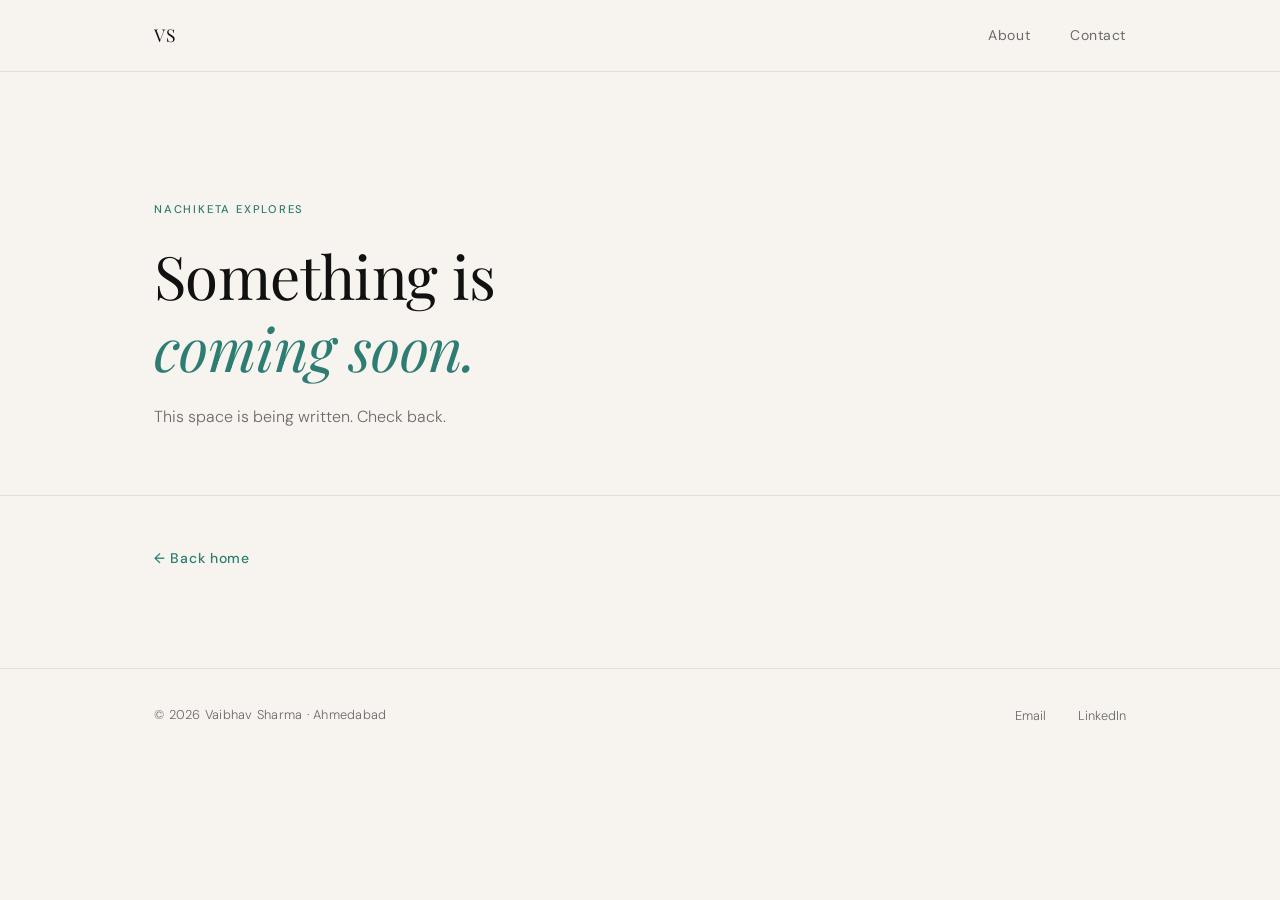
==== rare-rabbit.html @ 564c0d43 "Add personal website — index, about, rare-rabbit pages with shared stylesheet Plain HTML/CSS/JS. No " ====
<!DOCTYPE html>
<html lang="en">
<head>
  <meta charset="UTF-8" />
  <meta name="viewport" content="width=device-width, initial-scale=1.0" />
  <title>Nachiketa Explores — Vaibhav Sharma</title>
  <link rel="preconnect" href="https://fonts.googleapis.com" />
  <link rel="preconnect" href="https://fonts.gstatic.com" crossorigin />
  <link href="https://fonts.googleapis.com/css2?family=Playfair+Display:ital,wght@0,400;0,500;1,400&family=DM+Sans:wght@300;400;500&display=swap" rel="stylesheet" />
  <link rel="stylesheet" href="style.css" />
</head>
<body>

  <header class="site-header">
    <nav>
      <a href="index.html" class="nav-logo">VS</a>
      <ul class="nav-links">
        <li><a href="about.html">About</a></li>
        <li><a href="mailto:vaibhav@imle.in">Contact</a></li>
      </ul>
    </nav>
  </header>

  <main>

    <section class="page-hero">
      <div class="container">
        <p class="section-label">Nachiketa Explores</p>
        <h1 class="page-title">Something is<br><em>coming soon.</em></h1>
        <p class="page-sub">This space is being written. Check back.</p>
      </div>
    </section>

    <section class="placeholder-section">
      <div class="container">
        <a href="index.html" class="cta-link">← Back home</a>
      </div>
    </section>

  </main>

  <footer class="site-footer">
    <div class="container footer-inner">
      <p>© 2026 Vaibhav Sharma · Ahmedabad</p>
      <ul class="footer-links">
        <li><a href="mailto:vaibhav@imle.in">Email</a></li>
        <li><a href="https://linkedin.com/in/vaybhavsharma" target="_blank" rel="noopener">LinkedIn</a></li>
      </ul>
    </div>
  </footer>

</body>
</html>
---- style.css ----
/* ─── Reset & Base ─────────────────────────────────────────────── */

*, *::before, *::after {
  box-sizing: border-box;
  margin: 0;
  padding: 0;
}

:root {
  --cream:   #F7F4EF;
  --white:   #FDFCFA;
  --black:   #111111;
  --gray:    #6B6B6B;
  --border:  #E2DDD6;
  --teal:    #2E7D72;
  --teal-light: #245F56;

  --font-serif: 'Playfair Display', Georgia, serif;
  --font-sans:  'DM Sans', system-ui, sans-serif;

  --max-w: 1100px;
  --side:  clamp(1.5rem, 5vw, 4rem);
}

html {
  font-size: 16px;
  -webkit-font-smoothing: antialiased;
}

body {
  background-color: var(--cream);
  color: var(--black);
  font-family: var(--font-sans);
  font-weight: 300;
  line-height: 1.75;
}

a {
  color: inherit;
  text-decoration: none;
}

ul {
  list-style: none;
}

img {
  display: block;
  max-width: 100%;
}

/* ─── Layout Utilities ─────────────────────────────────────────── */

.container {
  width: 100%;
  max-width: var(--max-w);
  margin-inline: auto;
  padding-inline: var(--side);
}

/* ─── Header / Nav ─────────────────────────────────────────────── */

.site-header {
  position: sticky;
  top: 0;
  z-index: 100;
  background: var(--cream);
  border-bottom: 1px solid var(--border);
}

.site-header nav {
  max-width: var(--max-w);
  margin-inline: auto;
  padding: 1.25rem var(--side);
  display: flex;
  align-items: center;
  justify-content: space-between;
}

.nav-logo {
  font-family: var(--font-serif);
  font-size: 1.1rem;
  letter-spacing: 0.08em;
  color: var(--black);
}

.nav-links {
  display: flex;
  gap: 2.5rem;
}

.nav-links a {
  font-size: 0.875rem;
  font-weight: 400;
  letter-spacing: 0.04em;
  color: var(--gray);
  transition: color 0.2s;
}

.nav-links a:hover,
.nav-links a.active {
  color: var(--black);
}

/* ─── Section Labels ───────────────────────────────────────────── */

.section-label {
  font-size: 0.7rem;
  font-weight: 500;
  letter-spacing: 0.16em;
  text-transform: uppercase;
  color: var(--teal);
  margin-bottom: 1.25rem;
}

/* ─── Hero (Homepage) ──────────────────────────────────────────── */

.hero {
  padding: clamp(5rem, 14vw, 11rem) var(--side) clamp(4rem, 10vw, 8rem);
  max-width: var(--max-w);
  margin-inline: auto;
}

.hero-inner {
  max-width: 680px;
}

.hero-eyebrow {
  font-size: 0.75rem;
  font-weight: 500;
  letter-spacing: 0.18em;
  text-transform: uppercase;
  color: var(--gray);
  margin-bottom: 1.5rem;
}

.hero-headline {
  font-family: var(--font-serif);
  font-size: clamp(2.6rem, 6vw, 4.5rem);
  font-weight: 400;
  line-height: 1.15;
  letter-spacing: -0.01em;
  color: var(--black);
  margin-bottom: 1.75rem;
}

.hero-headline em {
  font-style: italic;
  color: var(--teal);
}

.hero-sub {
  font-size: clamp(1rem, 1.8vw, 1.15rem);
  font-weight: 300;
  color: var(--gray);
  max-width: 480px;
  line-height: 1.8;
}

/* ─── Pillars ──────────────────────────────────────────────────── */

.pillars {
  padding: clamp(3rem, 8vw, 6rem) 0 clamp(4rem, 10vw, 8rem);
  border-top: 1px solid var(--border);
}

.pillar-grid {
  display: grid;
  grid-template-columns: repeat(3, 1fr);
  gap: 2px;
  margin-top: 2.5rem;
}

.pillar-card {
  display: flex;
  flex-direction: column;
  padding: 2.5rem 2rem;
  background: var(--white);
  border: 1px solid var(--border);
  transition: background 0.25s, border-color 0.25s;
  cursor: pointer;
}

.pillar-card:hover {
  background: var(--black);
  border-color: var(--black);
}

.pillar-card:hover .pillar-index,
.pillar-card:hover .pillar-title,
.pillar-card:hover .pillar-desc {
  color: rgba(255,255,255,0.75);
}

.pillar-card:hover .pillar-link {
  color: var(--teal);
}

.pillar-index {
  font-size: 0.7rem;
  font-weight: 500;
  letter-spacing: 0.14em;
  color: var(--teal);
  margin-bottom: 1.75rem;
  transition: color 0.25s;
}

.pillar-title {
  font-family: var(--font-serif);
  font-size: clamp(1.3rem, 2.2vw, 1.75rem);
  font-weight: 400;
  line-height: 1.2;
  color: var(--black);
  margin-bottom: 1rem;
  transition: color 0.25s;
}

.pillar-desc {
  font-size: 0.9rem;
  color: var(--gray);
  line-height: 1.75;
  flex: 1;
  margin-bottom: 2rem;
  transition: color 0.25s;
}

.pillar-link {
  font-size: 0.8rem;
  font-weight: 500;
  letter-spacing: 0.04em;
  color: var(--teal);
  transition: color 0.25s;
}

/* ─── Closing Quote ────────────────────────────────────────────── */

.closing {
  padding: clamp(4rem, 10vw, 8rem) 0;
  background: var(--black);
}

.closing-inner {
  display: flex;
  flex-direction: column;
  align-items: flex-start;
  gap: 2.5rem;
}

.closing blockquote {
  font-family: var(--font-serif);
  font-size: clamp(1.3rem, 3vw, 2rem);
  font-weight: 400;
  font-style: italic;
  color: var(--cream);
  line-height: 1.5;
  max-width: 720px;
  border-left: 2px solid var(--teal);
  padding-left: 2rem;
}

.cta-link {
  font-size: 0.875rem;
  font-weight: 500;
  letter-spacing: 0.05em;
  color: var(--teal);
  transition: opacity 0.2s;
}

.cta-link:hover {
  opacity: 0.75;
}

/* ─── Page Hero (inner pages) ──────────────────────────────────── */

.page-hero {
  padding: clamp(4rem, 10vw, 8rem) 0 clamp(2.5rem, 5vw, 4rem);
  border-bottom: 1px solid var(--border);
}

.page-title {
  font-family: var(--font-serif);
  font-size: clamp(2.2rem, 5vw, 3.75rem);
  font-weight: 400;
  line-height: 1.2;
  letter-spacing: -0.01em;
  margin-bottom: 1.25rem;
}

.page-title em {
  font-style: italic;
  color: var(--teal);
}

.page-sub {
  font-size: 1rem;
  color: var(--gray);
  max-width: 480px;
}

/* ─── About Page ───────────────────────────────────────────────── */

.about-body {
  padding: clamp(3rem, 8vw, 6rem) 0 clamp(5rem, 12vw, 9rem);
}

.about-grid {
  display: grid;
  grid-template-columns: 1fr 300px;
  gap: 6rem;
  align-items: start;
}

.about-text p {
  font-size: 1rem;
  line-height: 1.9;
  color: var(--black);
  margin-bottom: 1.5rem;
  max-width: 580px;
}

.about-lead {
  font-family: var(--font-serif);
  font-size: clamp(1.15rem, 2vw, 1.35rem) !important;
  font-weight: 400;
  line-height: 1.65 !important;
  margin-bottom: 2rem !important;
}

.about-sidebar {
  display: flex;
  flex-direction: column;
  gap: 2rem;
  padding-top: 0.25rem;
}

.sidebar-block {
  border-top: 1px solid var(--border);
  padding-top: 1.25rem;
}

.sidebar-label {
  font-size: 0.7rem;
  font-weight: 500;
  letter-spacing: 0.14em;
  text-transform: uppercase;
  color: var(--teal);
  margin-bottom: 0.5rem;
}

.sidebar-block p:last-child {
  font-size: 0.9rem;
  color: var(--gray);
  line-height: 1.7;
}

/* ─── Placeholder / Rare Rabbit ───────────────────────────────── */

.placeholder-section {
  padding: 3rem 0 6rem;
}

/* ─── Footer ───────────────────────────────────────────────────── */

.site-footer {
  border-top: 1px solid var(--border);
  padding: 2rem 0;
}

.footer-inner {
  display: flex;
  align-items: center;
  justify-content: space-between;
}

.site-footer p {
  font-size: 0.8rem;
  color: var(--gray);
  letter-spacing: 0.02em;
}

.footer-links {
  display: flex;
  gap: 2rem;
}

.footer-links a {
  font-size: 0.8rem;
  color: var(--gray);
  transition: color 0.2s;
}

.footer-links a:hover {
  color: var(--black);
}

/* ─── Responsive ───────────────────────────────────────────────── */

@media (max-width: 860px) {
  .pillar-grid {
    grid-template-columns: 1fr;
  }

  .about-grid {
    grid-template-columns: 1fr;
    gap: 3rem;
  }

  .about-sidebar {
    flex-direction: row;
    flex-wrap: wrap;
    gap: 1.5rem;
  }

  .sidebar-block {
    min-width: 140px;
    flex: 1;
  }
}

@media (max-width: 560px) {
  .footer-inner {
    flex-direction: column;
    gap: 1rem;
    align-items: flex-start;
  }

  .about-sidebar {
    flex-direction: column;
  }
}
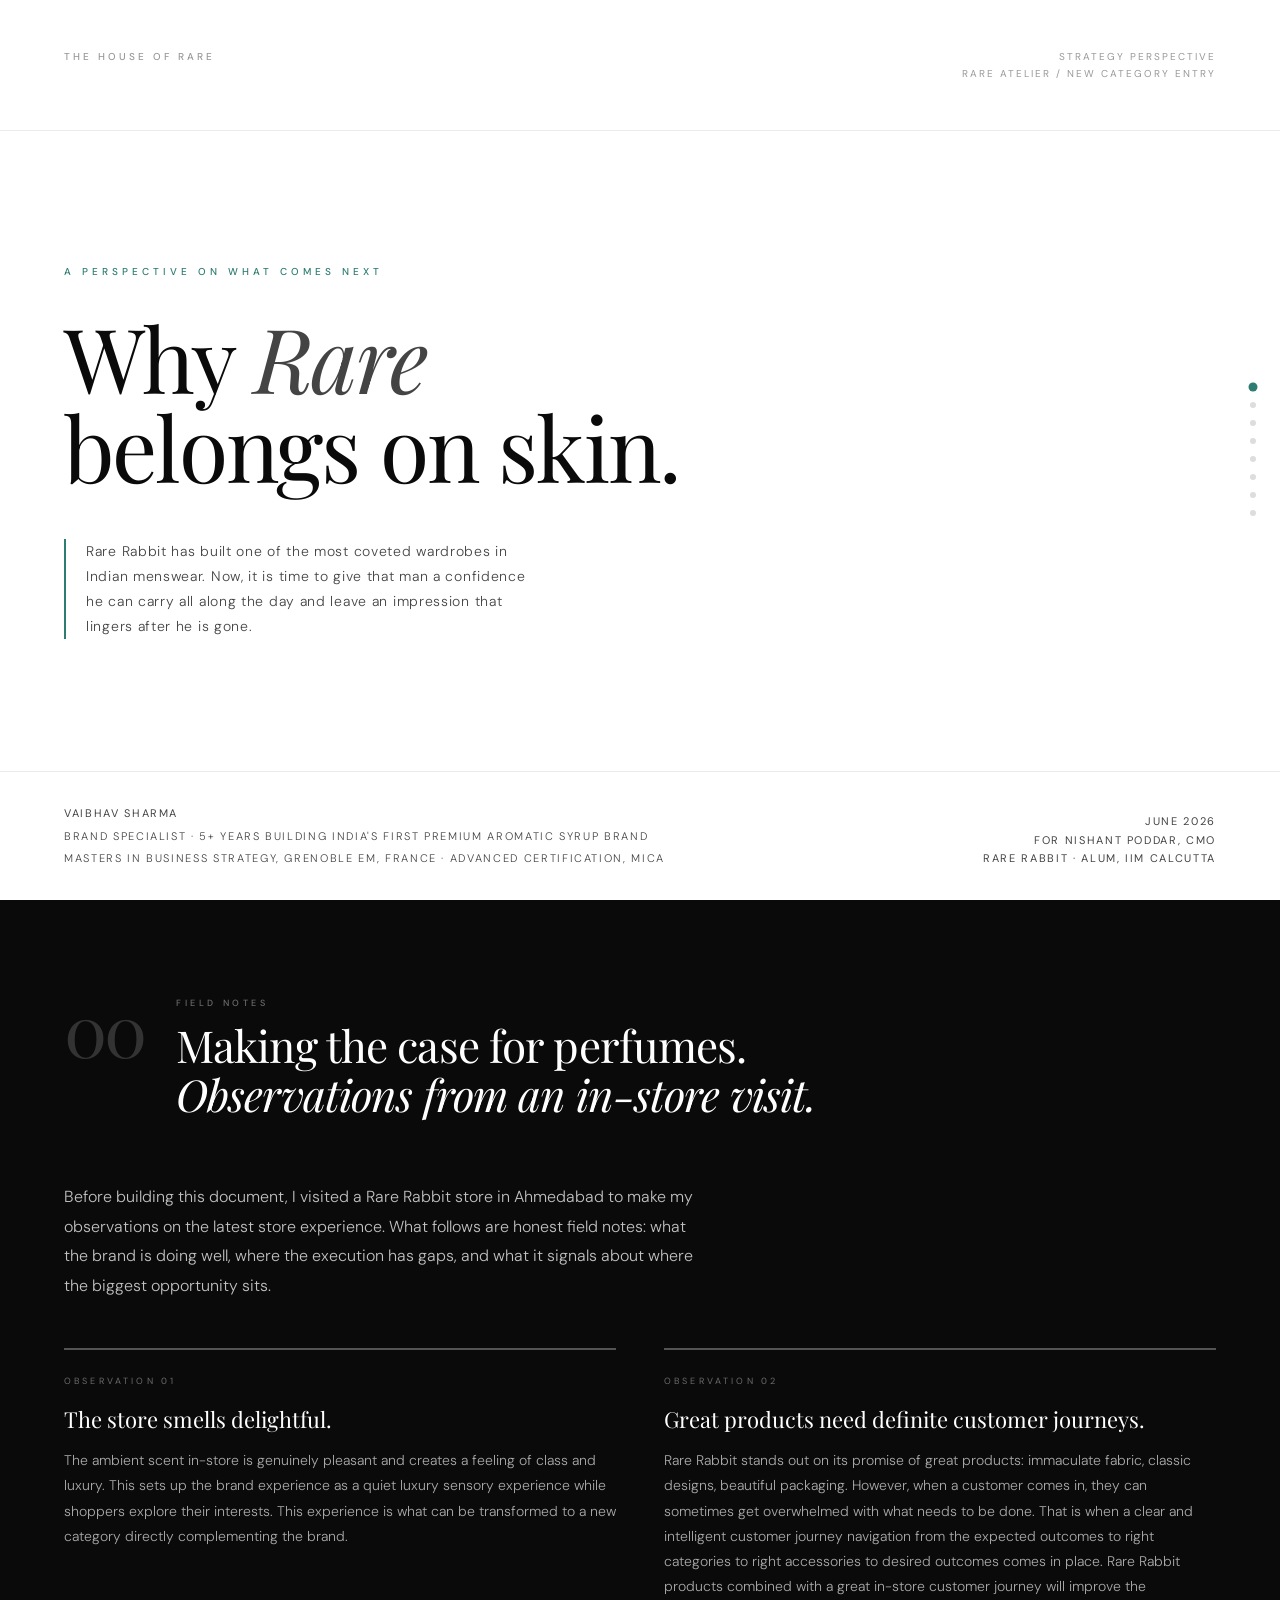
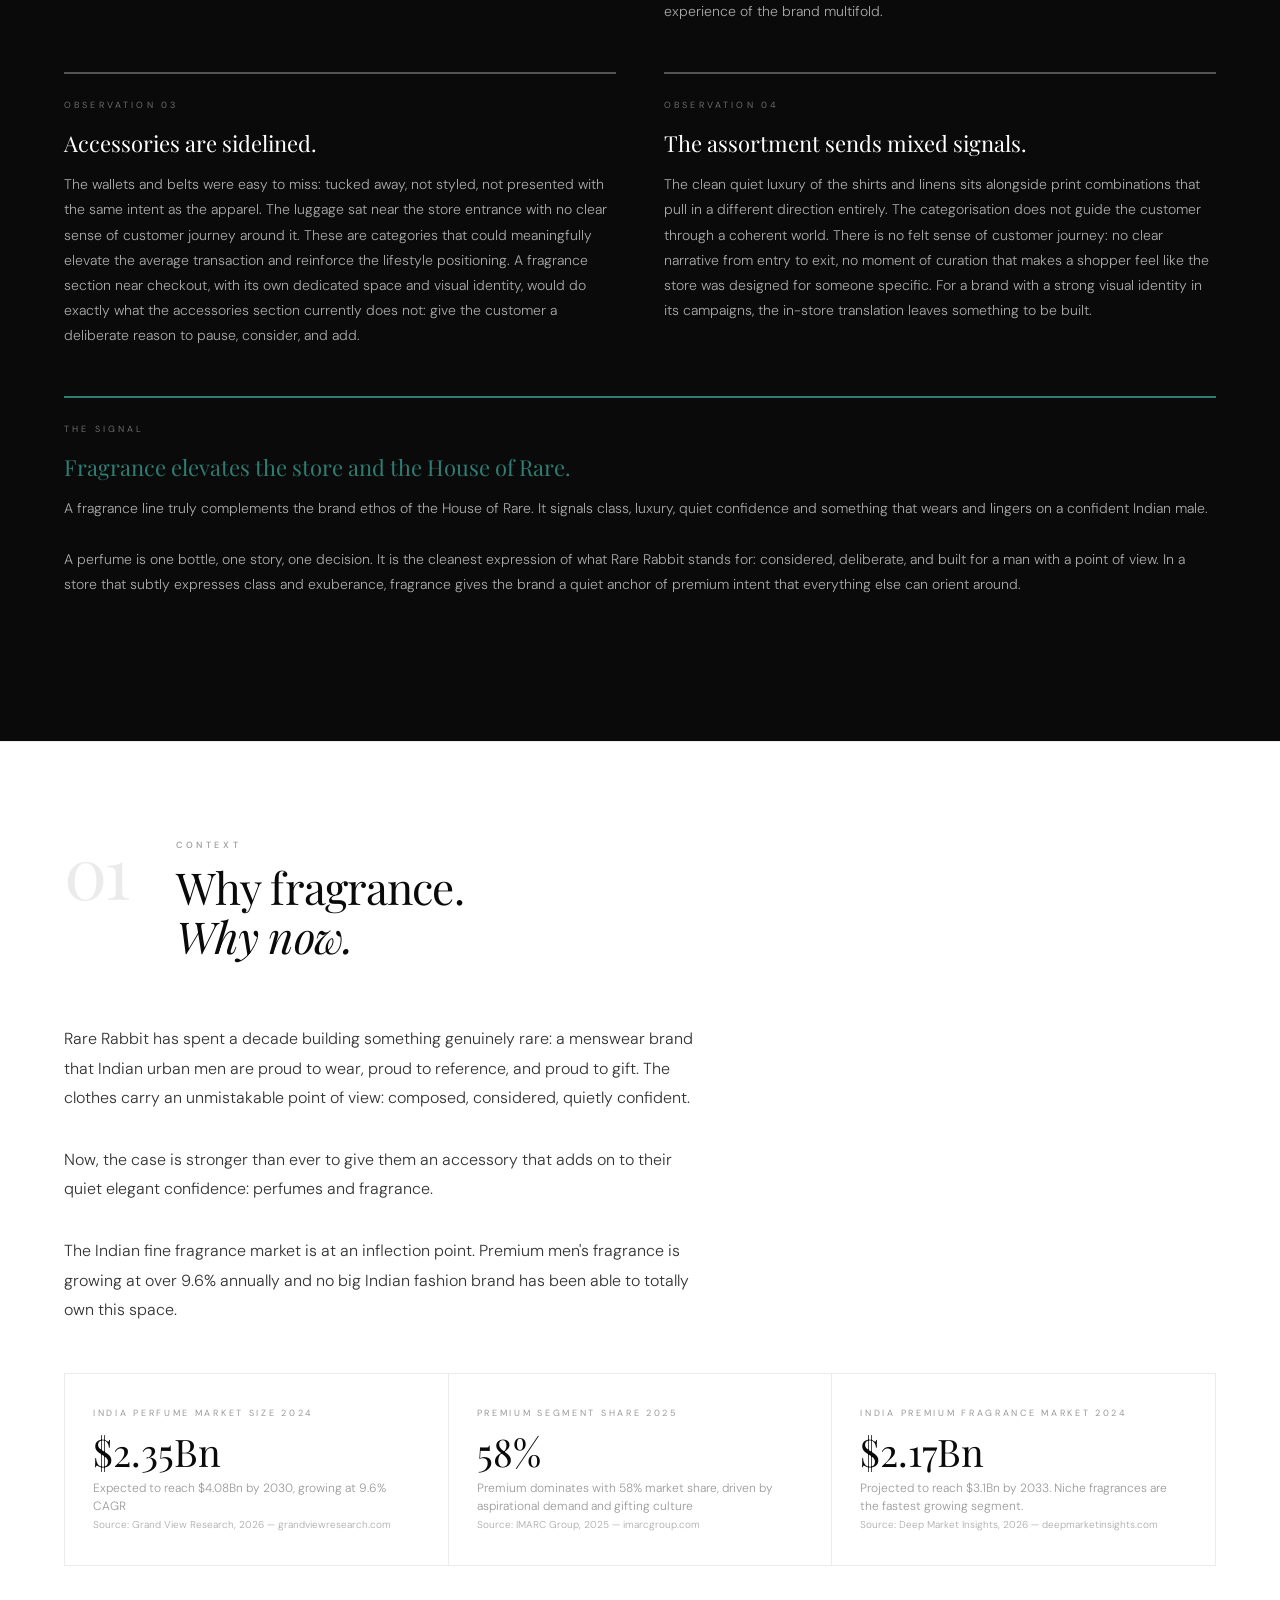
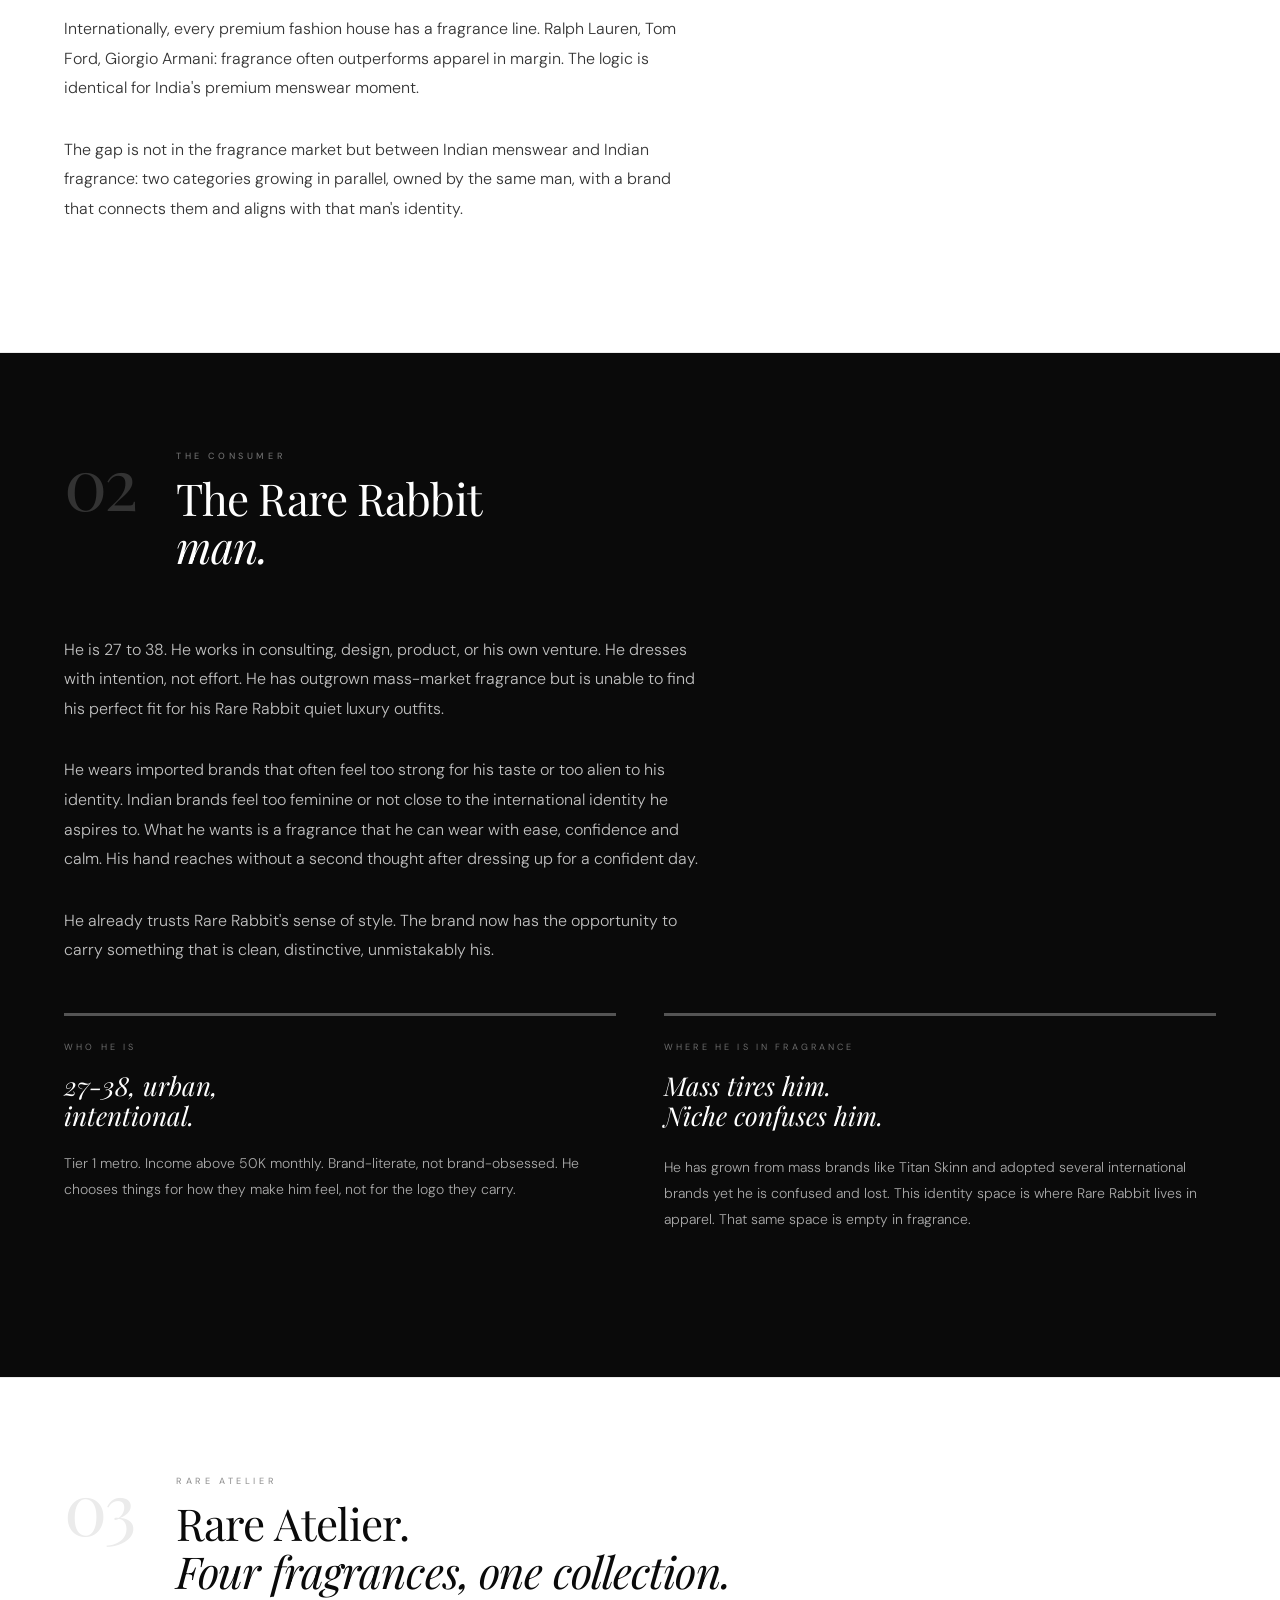
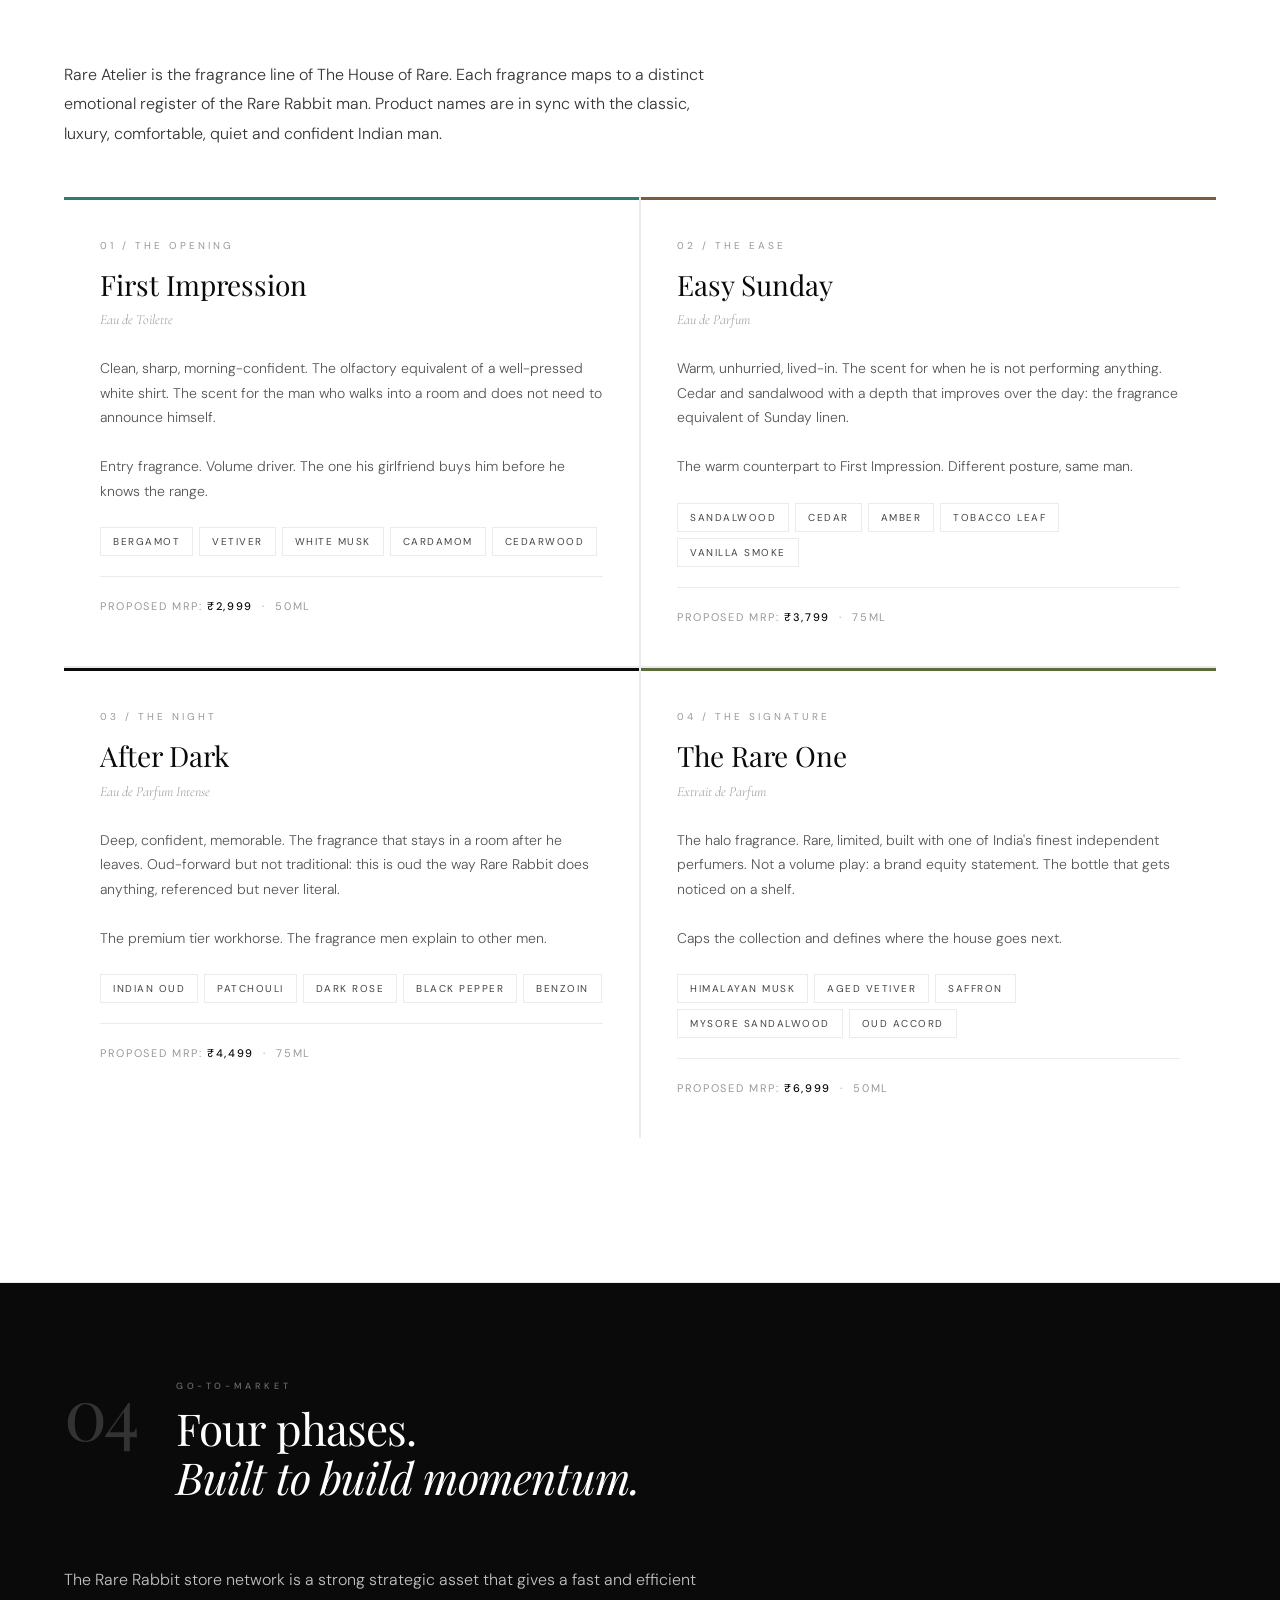
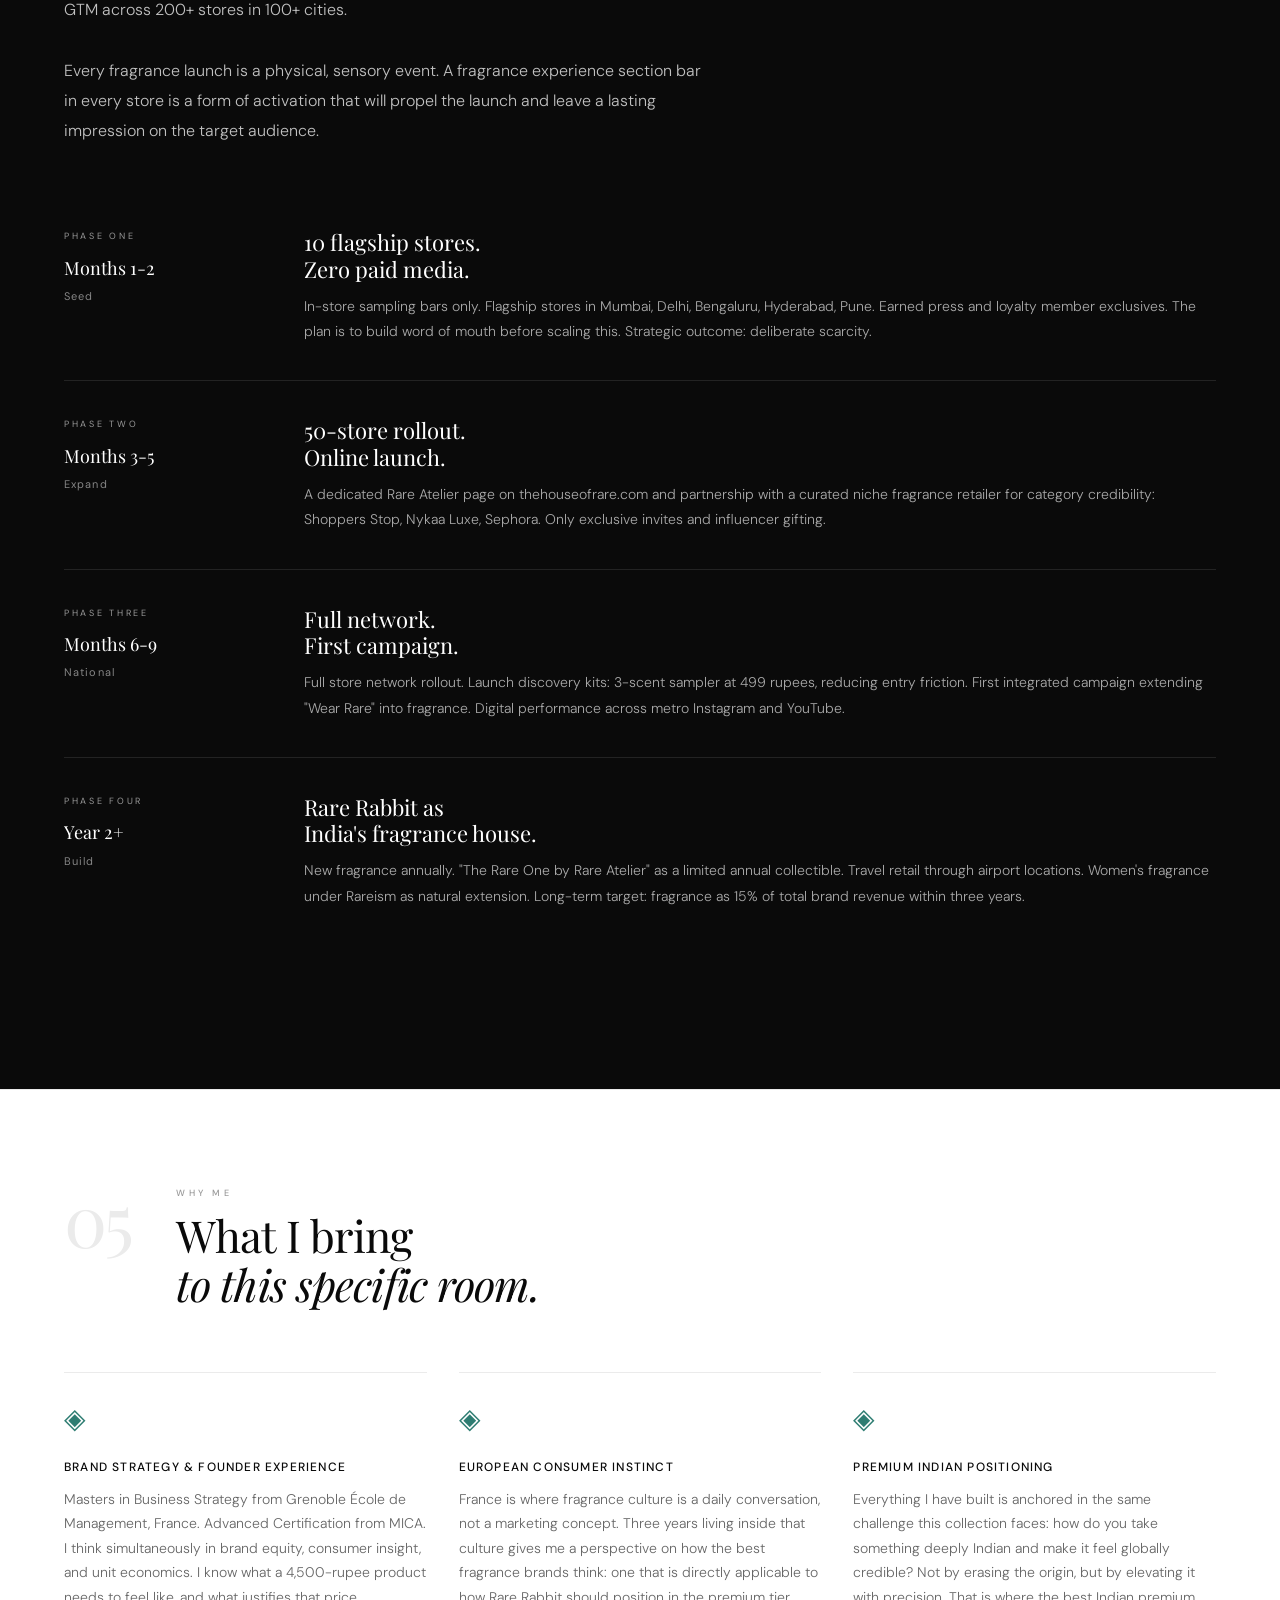
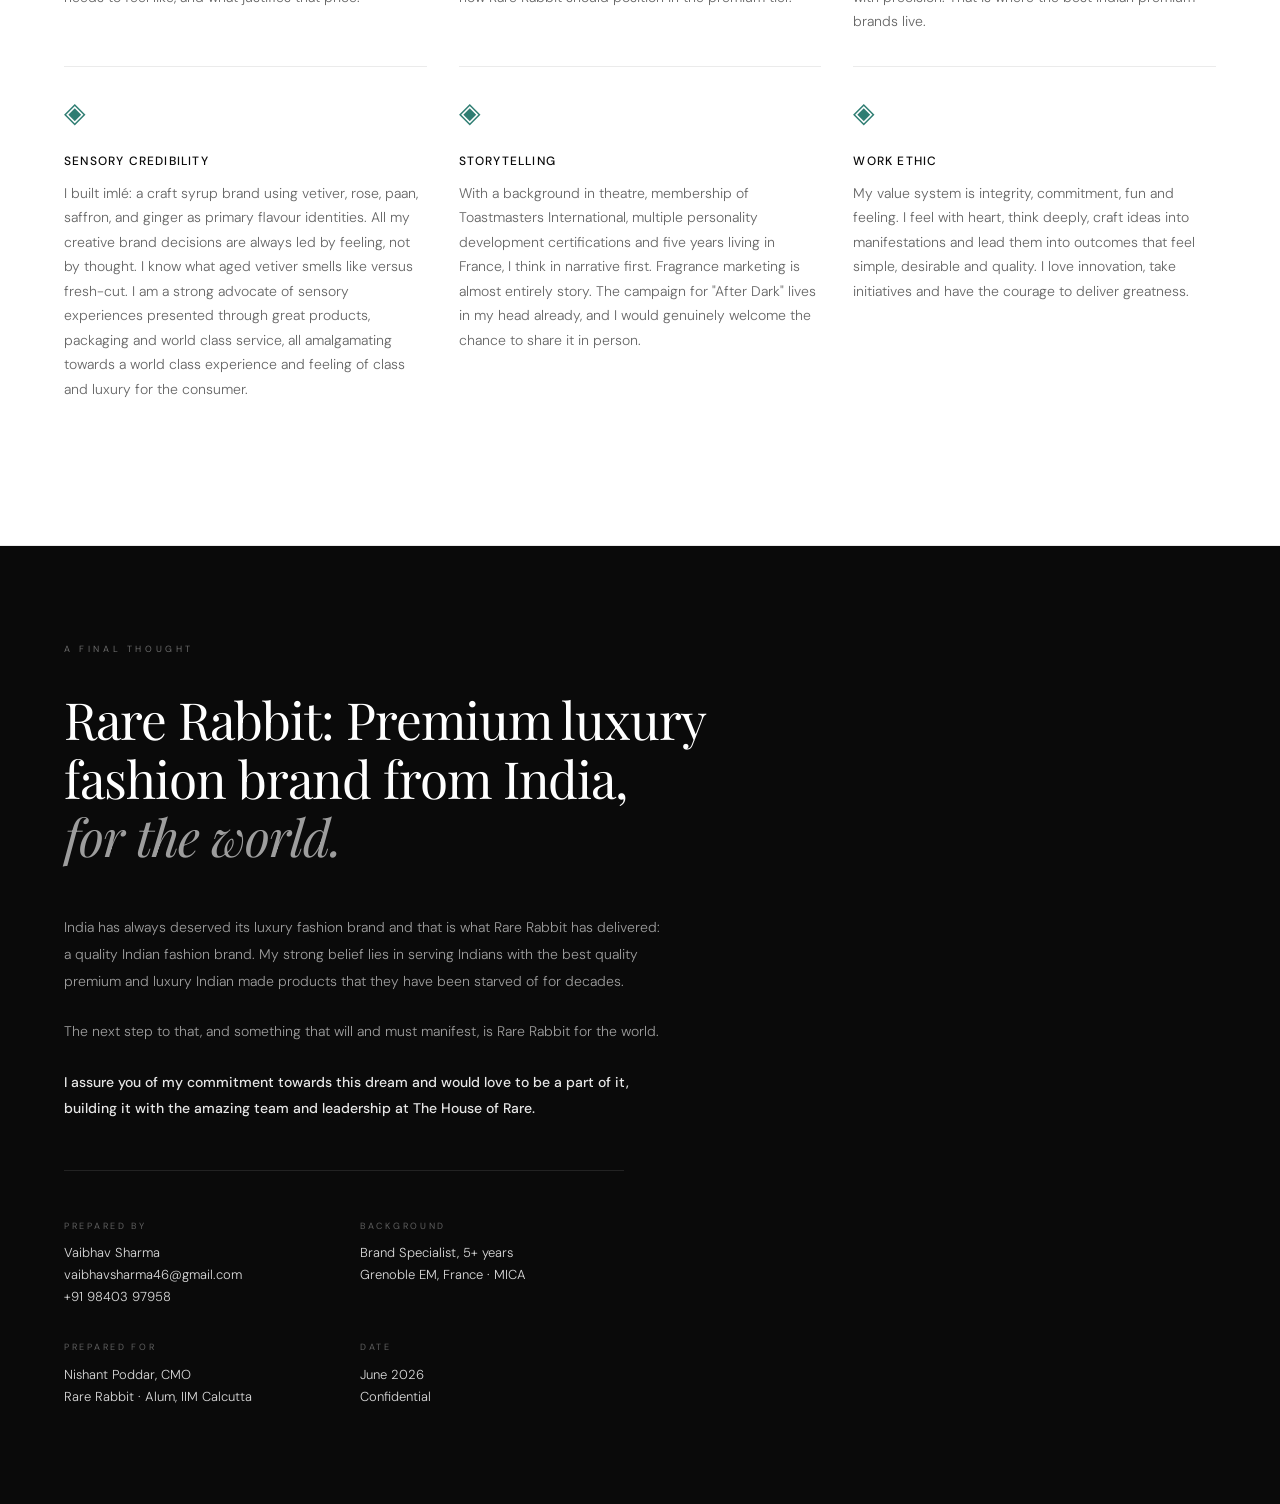
==== commit 586ac353: "Add Rare Rabbit fragrance strategy to rare-rabbit.html Full interactive brand strategy document: The" ====
--- a/rare-rabbit.html
+++ b/rare-rabbit.html
@@ -1,53 +1,1236 @@
 <!DOCTYPE html>
 <html lang="en">
 <head>
-  <meta charset="UTF-8" />
-  <meta name="viewport" content="width=device-width, initial-scale=1.0" />
-  <title>Nachiketa Explores — Vaibhav Sharma</title>
-  <link rel="preconnect" href="https://fonts.googleapis.com" />
-  <link rel="preconnect" href="https://fonts.gstatic.com" crossorigin />
-  <link href="https://fonts.googleapis.com/css2?family=Playfair+Display:ital,wght@0,400;0,500;1,400&family=DM+Sans:wght@300;400;500&display=swap" rel="stylesheet" />
-  <link rel="stylesheet" href="style.css" />
+<meta charset="UTF-8">
+<meta name="viewport" content="width=device-width, initial-scale=1.0">
+<title>The Case for Fragrance / The House of Rare</title>
+<link href="https://fonts.googleapis.com/css2?family=Playfair+Display:ital,wght@0,400;0,500;0,700;1,400;1,500&family=Cormorant+Garamond:ital,wght@0,300;0,400;0,500;1,300;1,400&family=DM+Sans:wght@300;400;500&display=swap" rel="stylesheet">
+<style>
+  :root {
+    --black: #0A0A0A;
+    --white: #FFFFFF;
+    --off-white: #F9F7F4;
+    --light-grey: #EBEBEB;
+    --mid-grey: #999;
+    --dark-grey: #444;
+    --teal: #2E7D72;
+    --teal-light: #E8F3F1;
+    --olive: #5C6B3A;
+    --olive-light: #EFF2E8;
+    --mud: #7B5C3E;
+    --mud-light: #F2EDE8;
+    --gold: #C4A35A;
+    --serif: 'Playfair Display', Georgia, serif;
+    --serif-alt: 'Cormorant Garamond', Georgia, serif;
+    --sans: 'DM Sans', sans-serif;
+  }
+
+  * { margin: 0; padding: 0; box-sizing: border-box; }
+
+  body {
+    background: var(--white);
+    color: var(--black);
+    font-family: var(--sans);
+    font-size: 15px;
+    line-height: 1.7;
+    -webkit-font-smoothing: antialiased;
+  }
+
+  /* COVER */
+  .cover {
+    min-height: 100vh;
+    display: grid;
+    grid-template-rows: auto 1fr auto;
+    position: relative;
+    overflow: hidden;
+  }
+  .cover-top {
+    display: flex;
+    justify-content: space-between;
+    align-items: flex-start;
+    padding: 48px 64px;
+    border-bottom: 1px solid var(--light-grey);
+  }
+  .brand-mark {
+    font-family: var(--sans);
+    font-size: 10px;
+    font-weight: 500;
+    letter-spacing: 0.3em;
+    text-transform: uppercase;
+    color: var(--mid-grey);
+  }
+  .doc-label {
+    font-family: var(--sans);
+    font-size: 10px;
+    font-weight: 400;
+    letter-spacing: 0.2em;
+    text-transform: uppercase;
+    color: var(--mid-grey);
+    text-align: right;
+  }
+  .cover-body {
+    display: flex;
+    flex-direction: column;
+    justify-content: center;
+    padding: 64px 64px;
+    position: relative;
+  }
+  .cover-eyebrow {
+    font-family: var(--sans);
+    font-size: 10px;
+    font-weight: 500;
+    letter-spacing: 0.4em;
+    text-transform: uppercase;
+    color: var(--teal);
+    margin-bottom: 32px;
+  }
+  .cover-headline {
+    font-family: var(--serif);
+    font-size: clamp(52px, 7vw, 96px);
+    font-weight: 400;
+    line-height: 1.0;
+    letter-spacing: -0.02em;
+    color: var(--black);
+    max-width: 700px;
+    margin-bottom: 48px;
+  }
+  .cover-headline em {
+    font-style: italic;
+    color: var(--dark-grey);
+  }
+  .cover-sub {
+    font-family: var(--sans);
+    font-size: 14px;
+    font-weight: 300;
+    color: var(--dark-grey);
+    letter-spacing: 0.05em;
+    max-width: 480px;
+    line-height: 1.8;
+    border-left: 2px solid var(--teal);
+    padding-left: 20px;
+  }
+  .cover-accent-block {
+    position: absolute;
+    right: 64px;
+    top: 50%;
+    transform: translateY(-50%);
+    width: 260px;
+    border-top: 1px solid var(--light-grey);
+    padding-top: 24px;
+  }
+  .cover-accent-line {
+    font-family: var(--sans);
+    font-size: 10px;
+    letter-spacing: 0.25em;
+    text-transform: uppercase;
+    color: var(--mid-grey);
+    margin-bottom: 8px;
+  }
+  .cover-accent-stat {
+    font-family: var(--serif);
+    font-size: 38px;
+    font-weight: 400;
+    color: var(--black);
+    line-height: 1;
+    margin-bottom: 4px;
+  }
+  .cover-accent-desc {
+    font-family: var(--sans);
+    font-size: 11px;
+    color: var(--mid-grey);
+    letter-spacing: 0.1em;
+    text-transform: uppercase;
+    margin-bottom: 28px;
+  }
+  .cover-bottom {
+    display: flex;
+    justify-content: space-between;
+    align-items: flex-end;
+    padding: 32px 64px;
+    border-top: 1px solid var(--light-grey);
+  }
+  .cover-author {
+    font-family: var(--sans);
+    font-size: 11px;
+    letter-spacing: 0.15em;
+    text-transform: uppercase;
+    color: var(--dark-grey);
+  }
+  .cover-author span {
+    display: block;
+    font-size: 11px;
+    color: var(--dark-grey);
+    margin-top: 4px;
+    font-weight: 300;
+    text-transform: uppercase;
+    letter-spacing: 0.15em;
+  }
+  .cover-date {
+    font-family: var(--sans);
+    font-size: 11px;
+    color: var(--dark-grey);
+    letter-spacing: 0.15em;
+    text-transform: uppercase;
+    text-align: right;
+  }
+
+  /* SECTION STRUCTURE */
+  .section {
+    padding: 96px 64px;
+    border-bottom: 1px solid var(--light-grey);
+    position: relative;
+  }
+  .section:nth-child(even) { background: #0A0A0A; color: var(--white); }
+  .section:nth-child(even) .body-copy { color: rgba(255,255,255,0.75); }
+  .section:nth-child(even) .section-label { color: rgba(255,255,255,0.4); }
+  .section:nth-child(even) .section-title { color: var(--white); }
+  .section:nth-child(even) .section-number { color: #333; }
+  .section:nth-child(even) .consumer-card { border-top-color: rgba(255,255,255,0.3); }
+  .section:nth-child(even) .consumer-card-label { color: rgba(255,255,255,0.4); }
+  .section:nth-child(even) .consumer-card-title { color: var(--white); }
+  .section:nth-child(even) .consumer-card-body { color: rgba(255,255,255,0.65); }
+  .section:nth-child(even) .fragrance-name { color: var(--white); }
+  .section:nth-child(even) .fragrance-tagline { color: rgba(255,255,255,0.5); }
+  .section:nth-child(even) .fragrance-desc { color: rgba(255,255,255,0.65); }
+  .section:nth-child(even) .fragrance-num { color: rgba(255,255,255,0.4); }
+  .section:nth-child(even) .fragrance-price { color: rgba(255,255,255,0.5); border-top-color: rgba(255,255,255,0.15); }
+  .section:nth-child(even) .fragrance-price strong { color: var(--white); }
+  .section:nth-child(even) .note-pill { border-color: rgba(255,255,255,0.2); color: rgba(255,255,255,0.5); }
+  .section:nth-child(even) .fragrance-grid { background: rgba(255,255,255,0.08); }
+  .section:nth-child(even) .fragrance-card { background: #111; }
+  .section:nth-child(even) .phase-timeline { color: var(--white); }
+  .section:nth-child(even) .phase-duration { color: rgba(255,255,255,0.5); }
+  .section:nth-child(even) .phase-name { color: var(--white); }
+  .section:nth-child(even) .phase-body { color: rgba(255,255,255,0.65); }
+  .section:nth-child(even) .gtm-phase { border-bottom-color: rgba(255,255,255,0.1); }
+  .section:nth-child(even) .cred-item { border-top-color: rgba(255,255,255,0.15); }
+  .section:nth-child(even) .cred-icon { color: var(--teal); }
+  .section:nth-child(even) .cred-title { color: var(--white); }
+  .section:nth-child(even) .cred-body { color: rgba(255,255,255,0.65); }
+  .section:nth-child(even) .pull-quote { color: rgba(255,255,255,0.85); border-left-color: var(--teal); }
+  .section:nth-child(even) .stat-card { background: #111; }
+  .section:nth-child(even) .stat-label { color: rgba(255,255,255,0.4); }
+  .section:nth-child(even) .stat-value { color: var(--white); }
+  .section:nth-child(even) .stat-desc { color: rgba(255,255,255,0.5); }
+  .section:nth-child(even) .stat-row { background: rgba(255,255,255,0.08); border-color: rgba(255,255,255,0.08); }
+  .section-header {
+    display: grid;
+    grid-template-columns: 80px 1fr;
+    gap: 32px;
+    align-items: start;
+    margin-bottom: 64px;
+  }
+  .section-number {
+    font-family: var(--serif);
+    font-size: 72px;
+    font-weight: 400;
+    color: var(--light-grey);
+    line-height: 0.9;
+    letter-spacing: -0.04em;
+  }
+  .section-label {
+    font-family: var(--sans);
+    font-size: 9px;
+    font-weight: 500;
+    letter-spacing: 0.4em;
+    text-transform: uppercase;
+    color: var(--mid-grey);
+    margin-bottom: 10px;
+  }
+  .section-title {
+    font-family: var(--serif);
+    font-size: clamp(28px, 3.5vw, 44px);
+    font-weight: 400;
+    line-height: 1.1;
+    color: var(--black);
+    letter-spacing: -0.02em;
+  }
+  .section-title em { font-style: italic; }
+
+  /* BODY COPY */
+  .body-copy {
+    font-family: var(--sans);
+    font-size: 16px;
+    font-weight: 300;
+    line-height: 1.85;
+    color: #333;
+    max-width: 640px;
+    margin-bottom: 32px;
+  }
+  .body-copy + .body-copy { margin-top: 0; }
+
+  /* PULL QUOTE */
+  .pull-quote {
+    font-family: var(--serif-alt);
+    font-size: clamp(20px, 2.5vw, 28px);
+    font-weight: 300;
+    font-style: italic;
+    line-height: 1.5;
+    color: var(--black);
+    border-left: 3px solid var(--teal);
+    padding-left: 28px;
+    margin: 48px 0;
+    max-width: 680px;
+  }
+  .pull-quote.mud { border-left-color: var(--mud); }
+
+  /* STAT ROW */
+  .stat-row {
+    display: grid;
+    grid-template-columns: repeat(3, 1fr);
+    gap: 1px;
+    background: var(--light-grey);
+    border: 1px solid var(--light-grey);
+    margin: 48px 0;
+  }
+  .stat-card {
+    background: var(--white);
+    padding: 32px 28px;
+  }
+  .stat-label {
+    font-family: var(--sans);
+    font-size: 9px;
+    letter-spacing: 0.3em;
+    text-transform: uppercase;
+    color: var(--mid-grey);
+    margin-bottom: 12px;
+  }
+  .stat-value {
+    font-family: var(--serif);
+    font-size: 38px;
+    font-weight: 400;
+    color: var(--black);
+    line-height: 1;
+    margin-bottom: 8px;
+  }
+  .stat-desc {
+    font-family: var(--sans);
+    font-size: 12px;
+    color: var(--mid-grey);
+    font-weight: 300;
+    line-height: 1.5;
+  }
+
+  /* CONSUMER GRID */
+  .consumer-grid {
+    display: grid;
+    grid-template-columns: 1fr 1fr;
+    gap: 48px;
+    margin: 48px 0;
+  }
+  .consumer-card {
+    border-top: 2px solid var(--black);
+    padding-top: 24px;
+  }
+  .consumer-card-label {
+    font-family: var(--sans);
+    font-size: 9px;
+    letter-spacing: 0.35em;
+    text-transform: uppercase;
+    color: var(--mid-grey);
+    margin-bottom: 16px;
+  }
+  .consumer-card-title {
+    font-family: var(--serif);
+    font-size: 22px;
+    font-weight: 400;
+    margin-bottom: 16px;
+    line-height: 1.2;
+  }
+  .consumer-card-body {
+    font-family: var(--sans);
+    font-size: 14px;
+    font-weight: 300;
+    color: #555;
+    line-height: 1.8;
+  }
+
+  /* TAGS */
+  .tags { display: flex; flex-wrap: wrap; gap: 6px; margin-top: 16px; }
+  .tag {
+    font-family: var(--sans);
+    font-size: 9px;
+    font-weight: 400;
+    letter-spacing: 0.2em;
+    text-transform: uppercase;
+    padding: 4px 11px;
+  }
+  .tag-t { background: var(--teal-light); color: var(--teal); }
+  .tag-m { background: var(--mud-light); color: var(--mud); }
+  .tag-o { background: var(--olive-light); color: var(--olive); }
+  .tag-g { border: 0.5px solid var(--light-grey); color: var(--mid-grey); }
+
+  /* GAP TABLE */
+  .gap-table { width: 100%; border-collapse: collapse; margin: 48px 0; }
+  .gap-table th {
+    font-family: var(--sans);
+    font-size: 9px;
+    letter-spacing: 0.3em;
+    text-transform: uppercase;
+    color: var(--mid-grey);
+    text-align: left;
+    padding: 12px 16px;
+    border-bottom: 1px solid var(--light-grey);
+    font-weight: 400;
+  }
+  .gap-table td {
+    font-family: var(--sans);
+    font-size: 14px;
+    font-weight: 300;
+    padding: 18px 16px;
+    border-bottom: 1px solid var(--light-grey);
+    vertical-align: top;
+    line-height: 1.6;
+    color: #333;
+  }
+  .gap-table tr:last-child td { border-bottom: none; }
+  .gap-brand { font-weight: 500; color: var(--black); font-size: 13px; }
+  .gap-rare-row td { background: var(--teal-light); border-bottom: 1px solid #c0d9d6; }
+  .gap-rare-row .gap-brand { color: var(--teal); }
+
+  /* WHY LIST */
+  .why-list { display: flex; flex-direction: column; margin-top: 32px; }
+  .why-item {
+    display: flex;
+    gap: 16px;
+    align-items: flex-start;
+    padding: 14px 0;
+    border-bottom: 1px solid var(--light-grey);
+  }
+  .why-dot {
+    width: 5px; height: 5px;
+    background: var(--teal);
+    border-radius: 50%;
+    margin-top: 8px;
+    flex-shrink: 0;
+  }
+  .why-txt {
+    font-family: var(--sans);
+    font-size: 14px;
+    font-weight: 300;
+    line-height: 1.75;
+    color: #555;
+  }
+
+  /* FRAGRANCE GRID */
+  .fragrance-grid {
+    display: grid;
+    grid-template-columns: 1fr 1fr;
+    gap: 2px;
+    background: var(--light-grey);
+    margin: 48px 0;
+  }
+  .fragrance-card {
+    background: var(--white);
+    padding: 40px 36px;
+    position: relative;
+    overflow: hidden;
+  }
+  .fragrance-card::before {
+    content: '';
+    position: absolute;
+    top: 0; left: 0; right: 0;
+    height: 3px;
+  }
+  .fc-1::before { background: var(--teal); }
+  .fc-2::before { background: var(--mud); }
+  .fc-3::before { background: #0A0A0A; }
+  .fc-4::before { background: var(--olive); }
+  .fragrance-num {
+    font-family: var(--sans);
+    font-size: 10px;
+    letter-spacing: 0.3em;
+    text-transform: uppercase;
+    color: var(--mid-grey);
+    margin-bottom: 16px;
+  }
+  .fragrance-name {
+    font-family: var(--serif);
+    font-size: 28px;
+    font-weight: 400;
+    line-height: 1.1;
+    margin-bottom: 8px;
+    color: var(--black);
+  }
+  .fragrance-name em { font-style: italic; color: var(--dark-grey); }
+  .fragrance-tagline {
+    font-family: var(--serif-alt);
+    font-style: italic;
+    font-size: 14px;
+    color: var(--mid-grey);
+    margin-bottom: 24px;
+    font-weight: 300;
+  }
+  .fragrance-desc {
+    font-family: var(--sans);
+    font-size: 14px;
+    font-weight: 300;
+    line-height: 1.75;
+    color: #555;
+    margin-bottom: 24px;
+  }
+  .scent-notes { display: flex; flex-wrap: wrap; gap: 6px; margin-bottom: 20px; }
+  .note-pill {
+    font-family: var(--sans);
+    font-size: 10px;
+    letter-spacing: 0.15em;
+    text-transform: uppercase;
+    padding: 5px 12px;
+    border: 0.5px solid var(--light-grey);
+    color: var(--dark-grey);
+    font-weight: 400;
+  }
+  .fragrance-price {
+    font-family: var(--sans);
+    font-size: 11px;
+    letter-spacing: 0.15em;
+    text-transform: uppercase;
+    color: var(--mid-grey);
+    padding-top: 20px;
+    border-top: 1px solid var(--light-grey);
+  }
+  .fragrance-price strong { color: var(--black); font-weight: 500; }
+
+  /* GTM PHASES */
+  .gtm-phases { margin: 48px 0; }
+  .gtm-phase {
+    display: grid;
+    grid-template-columns: 200px 1fr;
+    gap: 40px;
+    padding: 36px 0;
+    border-bottom: 1px solid var(--light-grey);
+  }
+  .gtm-phase:last-child { border-bottom: none; }
+  .phase-tag {
+    display: inline-block;
+    font-family: var(--sans);
+    font-size: 9px;
+    letter-spacing: 0.3em;
+    text-transform: uppercase;
+    padding: 5px 12px;
+    margin-bottom: 10px;
+  }
+  .phase-1 .phase-tag { background: var(--teal-light); color: var(--teal); }
+  .phase-2 .phase-tag { background: var(--mud-light); color: var(--mud); }
+  .phase-3 .phase-tag { background: var(--olive-light); color: var(--olive); }
+  .phase-4 .phase-tag { background: #F9F5EC; color: var(--gold); }
+  .phase-timeline {
+    font-family: var(--serif);
+    font-size: 18px;
+    font-weight: 400;
+    color: var(--black);
+    margin-bottom: 4px;
+  }
+  .phase-duration {
+    font-family: var(--sans);
+    font-size: 11px;
+    color: var(--mid-grey);
+    letter-spacing: 0.1em;
+  }
+  .phase-name {
+    font-family: var(--serif);
+    font-size: 22px;
+    font-weight: 400;
+    margin-bottom: 12px;
+    line-height: 1.2;
+  }
+  .phase-body {
+    font-family: var(--sans);
+    font-size: 14px;
+    font-weight: 300;
+    line-height: 1.8;
+    color: #555;
+  }
+
+  /* CREDENTIALS */
+  .credentials-grid {
+    display: grid;
+    grid-template-columns: 1fr 1fr 1fr;
+    gap: 32px;
+    margin: 48px 0;
+  }
+  .cred-item {
+    border-top: 1px solid var(--light-grey);
+    padding-top: 20px;
+  }
+  .cred-icon {
+    font-family: var(--serif);
+    font-size: 28px;
+    color: var(--teal);
+    margin-bottom: 16px;
+    display: block;
+  }
+  .cred-title {
+    font-family: var(--sans);
+    font-size: 12px;
+    font-weight: 500;
+    letter-spacing: 0.1em;
+    text-transform: uppercase;
+    color: var(--black);
+    margin-bottom: 10px;
+  }
+  .cred-body {
+    font-family: var(--sans);
+    font-size: 14px;
+    font-weight: 300;
+    line-height: 1.75;
+    color: #666;
+  }
+
+  /* CALLOUT */
+  .callout {
+    background: var(--teal-light);
+    border-left: 3px solid var(--teal);
+    padding: 24px 28px;
+    margin: 32px 0;
+    max-width: 640px;
+  }
+  .callout-label {
+    font-family: var(--sans);
+    font-size: 9px;
+    letter-spacing: 0.35em;
+    text-transform: uppercase;
+    color: var(--teal);
+    margin-bottom: 8px;
+    font-weight: 500;
+  }
+  .callout-body {
+    font-family: var(--sans);
+    font-size: 13px;
+    font-weight: 300;
+    color: #2a5c56;
+    line-height: 1.75;
+  }
+
+  /* CLOSING */
+  .closing {
+    padding: 96px 64px;
+    background: var(--black);
+    color: var(--white);
+  }
+  .closing-label {
+    font-family: var(--sans);
+    font-size: 9px;
+    letter-spacing: 0.4em;
+    text-transform: uppercase;
+    color: rgba(255,255,255,0.4);
+    margin-bottom: 32px;
+  }
+  .closing-headline {
+    font-family: var(--serif);
+    font-size: clamp(32px, 4vw, 56px);
+    font-weight: 400;
+    line-height: 1.15;
+    letter-spacing: -0.02em;
+    color: var(--white);
+    max-width: 700px;
+    margin-bottom: 48px;
+  }
+  .closing-headline em { font-style: italic; color: rgba(255,255,255,0.6); }
+  .closing-contact {
+    display: grid;
+    grid-template-columns: 1fr 1fr;
+    gap: 32px;
+    padding-top: 48px;
+    border-top: 1px solid rgba(255,255,255,0.1);
+    max-width: 560px;
+  }
+  .contact-label {
+    font-family: var(--sans);
+    font-size: 9px;
+    letter-spacing: 0.3em;
+    text-transform: uppercase;
+    color: rgba(255,255,255,0.35);
+    margin-bottom: 8px;
+  }
+  .contact-value {
+    font-family: var(--sans);
+    font-size: 13px;
+    color: rgba(255,255,255,0.85);
+    font-weight: 300;
+  }
+
+  @media print {
+    .section { page-break-inside: avoid; }
+    .cover { page-break-after: always; min-height: unset; }
+  }
+  @media (max-width: 768px) {
+    .cover-top, .cover-body, .cover-bottom { padding: 32px 28px; }
+    .section { padding: 64px 28px; }
+    .section-header { grid-template-columns: 1fr; gap: 12px; }
+    .section-number { font-size: 48px; }
+    .stat-row, .consumer-grid, .fragrance-grid, .credentials-grid { grid-template-columns: 1fr; }
+    .cover-accent-block { display: none; }
+    .gtm-phase { grid-template-columns: 1fr; gap: 16px; }
+    .closing { padding: 64px 28px; }
+    .closing-contact { grid-template-columns: 1fr; }
+  }
+</style>
 </head>
 <body>
 
-  <header class="site-header">
-    <nav>
-      <a href="index.html" class="nav-logo">VS</a>
-      <ul class="nav-links">
-        <li><a href="about.html">About</a></li>
-        <li><a href="mailto:vaibhav@imle.in">Contact</a></li>
-      </ul>
-    </nav>
-  </header>
-
-  <main>
-
-    <section class="page-hero">
-      <div class="container">
-        <p class="section-label">Nachiketa Explores</p>
-        <h1 class="page-title">Something is<br><em>coming soon.</em></h1>
-        <p class="page-sub">This space is being written. Check back.</p>
+<!-- COVER -->
+<section class="cover">
+  <div class="cover-top">
+    <div class="brand-mark">The House of Rare</div>
+    <div class="doc-label">Strategy Perspective<br>Rare Atelier / New Category Entry</div>
+  </div>
+  <div class="cover-body">
+    <div class="cover-eyebrow">A Perspective on What Comes Next</div>
+    <h1 class="cover-headline">Why <em>Rare</em><br>belongs on skin.</h1>
+    <p class="cover-sub">Rare Rabbit has built one of the most coveted wardrobes in Indian menswear. Now, it is time to give that man a confidence he can carry all along the day and leave an impression that lingers after he is gone.</p>
+  </div>
+  <div class="cover-bottom">
+    <div class="cover-author">
+      Vaibhav Sharma
+      <span>Brand Specialist &middot; 5+ years building India's first premium aromatic syrup brand</span>
+      <span>Masters in Business Strategy, Grenoble EM, France &middot; Advanced Certification, MICA</span>
+    </div>
+    <div class="cover-date">
+      June 2026<br>
+      For Nishant Poddar, CMO<br>
+      Rare Rabbit &middot; Alum, IIM Calcutta
+    </div>
+  </div>
+</section>
+
+
+<!-- 00: THE STORE VISIT -->
+<section class="section">
+  <div class="section-header">
+    <div class="section-number">00</div>
+    <div class="section-title-block">
+      <div class="section-label">Field Notes</div>
+      <h2 class="section-title">Making the case for perfumes.<br><em>Observations from an in-store visit.</em></h2>
+    </div>
+  </div>
+
+  <p class="body-copy">Before building this document, I visited a Rare Rabbit store in Ahmedabad to make my observations on the latest store experience. What follows are honest field notes: what the brand is doing well, where the execution has gaps, and what it signals about where the biggest opportunity sits.</p>
+
+  <div class="consumer-grid" style="margin-top:48px">
+
+    <div class="consumer-card">
+      <div class="consumer-card-label">Observation 01</div>
+      <div class="consumer-card-title">The store smells delightful.</div>
+      <div class="consumer-card-body">The ambient scent in-store is genuinely pleasant and creates a feeling of class and luxury. This sets up the brand experience as a quiet luxury sensory experience while shoppers explore their interests. This experience is what can be transformed to a new category directly complementing the brand.</div>
+    </div>
+
+    <div class="consumer-card">
+      <div class="consumer-card-label">Observation 02</div>
+      <div class="consumer-card-title">Great products need definite customer journeys.</div>
+      <div class="consumer-card-body">Rare Rabbit stands out on its promise of great products: immaculate fabric, classic designs, beautiful packaging. However, when a customer comes in, they can sometimes get overwhelmed with what needs to be done. That is when a clear and intelligent customer journey navigation from the expected outcomes to right categories to right accessories to desired outcomes comes in place. Rare Rabbit products combined with a great in-store customer journey will improve the experience of the brand multifold.</div>
+    </div>
+
+    <div class="consumer-card">
+      <div class="consumer-card-label">Observation 03</div>
+      <div class="consumer-card-title">Accessories are sidelined.</div>
+      <div class="consumer-card-body">The wallets and belts were easy to miss: tucked away, not styled, not presented with the same intent as the apparel. The luggage sat near the store entrance with no clear sense of customer journey around it. These are categories that could meaningfully elevate the average transaction and reinforce the lifestyle positioning. A fragrance section near checkout, with its own dedicated space and visual identity, would do exactly what the accessories section currently does not: give the customer a deliberate reason to pause, consider, and add.</div>
+    </div>
+
+    <div class="consumer-card">
+      <div class="consumer-card-label">Observation 04</div>
+      <div class="consumer-card-title">The assortment sends mixed signals.</div>
+      <div class="consumer-card-body">The clean quiet luxury of the shirts and linens sits alongside print combinations that pull in a different direction entirely. The categorisation does not guide the customer through a coherent world. There is no felt sense of customer journey: no clear narrative from entry to exit, no moment of curation that makes a shopper feel like the store was designed for someone specific. For a brand with a strong visual identity in its campaigns, the in-store translation leaves something to be built.</div>
+    </div>
+
+    <div class="consumer-card" style="border-top-color:var(--teal);grid-column:1/-1">
+      <div class="consumer-card-label">The Signal</div>
+      <div class="consumer-card-title" style="color:var(--teal)">Fragrance elevates the store and the House of Rare.</div>
+      <div class="consumer-card-body">A fragrance line truly complements the brand ethos of the House of Rare. It signals class, luxury, quiet confidence and something that wears and lingers on a confident Indian male.<br><br>A perfume is one bottle, one story, one decision. It is the cleanest expression of what Rare Rabbit stands for: considered, deliberate, and built for a man with a point of view. In a store that subtly expresses class and exuberance, fragrance gives the brand a quiet anchor of premium intent that everything else can orient around.</div>
+    </div>
+
+  </div>
+
+</section>
+
+<!-- 01: WHY FRAGRANCE WHY NOW -->
+<section class="section">
+  <div class="section-header">
+    <div class="section-number">01</div>
+    <div class="section-title-block">
+      <div class="section-label">Context</div>
+      <h2 class="section-title">Why fragrance.<br><em>Why now.</em></h2>
+    </div>
+  </div>
+  <p class="body-copy">Rare Rabbit has spent a decade building something genuinely rare: a menswear brand that Indian urban men are proud to wear, proud to reference, and proud to gift. The clothes carry an unmistakable point of view: composed, considered, quietly confident.</p>
+  <p class="body-copy">Now, the case is stronger than ever to give them an accessory that adds on to their quiet elegant confidence: perfumes and fragrance.</p>
+  <p class="body-copy">The Indian fine fragrance market is at an inflection point. Premium men's fragrance is growing at over 9.6% annually and no big Indian fashion brand has been able to totally own this space.</p>
+  <div class="stat-row">
+    <div class="stat-card">
+      <div class="stat-label">India Perfume Market Size 2024</div>
+      <div class="stat-value">$2.35Bn</div>
+      <div class="stat-desc">Expected to reach $4.08Bn by 2030, growing at 9.6% CAGR<br><span style="font-size:10px;color:#aaa">Source: Grand View Research, 2026 &mdash; grandviewresearch.com</span></div>
+    </div>
+    <div class="stat-card">
+      <div class="stat-label">Premium Segment Share 2025</div>
+      <div class="stat-value">58%</div>
+      <div class="stat-desc">Premium dominates with 58% market share, driven by aspirational demand and gifting culture<br><span style="font-size:10px;color:#aaa">Source: IMARC Group, 2025 &mdash; imarcgroup.com</span></div>
+    </div>
+    <div class="stat-card">
+      <div class="stat-label">India Premium Fragrance Market 2024</div>
+      <div class="stat-value">$2.17Bn</div>
+      <div class="stat-desc">Projected to reach $3.1Bn by 2033. Niche fragrances are the fastest growing segment.<br><span style="font-size:10px;color:#aaa">Source: Deep Market Insights, 2026 &mdash; deepmarketinsights.com</span></div>
+    </div>
+  </div>
+  <p class="body-copy">Internationally, every premium fashion house has a fragrance line. Ralph Lauren, Tom Ford, Giorgio Armani: fragrance often outperforms apparel in margin. The logic is identical for India's premium menswear moment.</p>
+  <p class="body-copy">The gap is not in the fragrance market but between Indian menswear and Indian fragrance: two categories growing in parallel, owned by the same man, with a brand that connects them and aligns with that man's identity.</p>
+</section>
+
+<!-- 02: THE CONSUMER -->
+<section class="section">
+  <div class="section-header">
+    <div class="section-number">02</div>
+    <div class="section-title-block">
+      <div class="section-label">The Consumer</div>
+      <h2 class="section-title">The Rare Rabbit<br><em>man.</em></h2>
+    </div>
+  </div>
+  <p class="body-copy">He is 27 to 38. He works in consulting, design, product, or his own venture. He dresses with intention, not effort. He has outgrown mass-market fragrance but is unable to find his perfect fit for his Rare Rabbit quiet luxury outfits.</p>
+  <p class="body-copy">He wears imported brands that often feel too strong for his taste or too alien to his identity. Indian brands feel too feminine or not close to the international identity he aspires to. What he wants is a fragrance that he can wear with ease, confidence and calm. His hand reaches without a second thought after dressing up for a confident day.</p>
+  <p class="body-copy">He already trusts Rare Rabbit's sense of style. The brand now has the opportunity to carry something that is clean, distinctive, unmistakably his.</p>
+  <div class="consumer-grid" style="margin-top:48px">
+
+    <div style="border-top:3px solid rgba(255,255,255,0.3);padding-top:24px">
+      <div style="font-family:var(--sans);font-size:9px;letter-spacing:.35em;text-transform:uppercase;color:rgba(255,255,255,0.4);margin-bottom:16px">Who He Is</div>
+      <div style="font-family:var(--serif);font-size:26px;font-weight:400;font-style:italic;line-height:1.15;margin-bottom:20px;color:var(--white)">27-38, urban,<br>intentional.</div>
+      <div style="font-family:var(--sans);font-size:14px;font-weight:300;color:rgba(255,255,255,0.65);line-height:1.85">Tier 1 metro. Income above 50K monthly. Brand-literate, not brand-obsessed. He chooses things for how they make him feel, not for the logo they carry.</div>
+    </div>
+
+    <div style="border-top:3px solid rgba(255,255,255,0.3);padding-top:24px">
+      <div style="font-family:var(--sans);font-size:9px;letter-spacing:.35em;text-transform:uppercase;color:rgba(255,255,255,0.4);margin-bottom:16px">Where He Is in Fragrance</div>
+      <div style="font-family:var(--serif);font-size:26px;font-weight:400;font-style:italic;line-height:1.15;margin-bottom:20px;color:var(--white)">Mass tires him.<br>Niche confuses him.</div>
+      <div style="font-family:var(--sans);font-size:14px;font-weight:300;color:rgba(255,255,255,0.65);line-height:1.85;margin-top:24px">He has grown from mass brands like Titan Skinn and adopted several international brands yet he is confused and lost. This identity space is where Rare Rabbit lives in apparel. That same space is empty in fragrance.</div>
+    </div>
+
+  </div>
+</section>
+
+<!-- 03: THE RANGE -->
+<section class="section">
+  <div class="section-header">
+    <div class="section-number">03</div>
+    <div class="section-title-block">
+      <div class="section-label">Rare Atelier</div>
+      <h2 class="section-title">Rare Atelier.<br><em>Four fragrances, one collection.</em></h2>
+    </div>
+  </div>
+  <p class="body-copy">Rare Atelier is the fragrance line of The House of Rare. Each fragrance maps to a distinct emotional register of the Rare Rabbit man. Product names are in sync with the classic, luxury, comfortable, quiet and confident Indian man.</p>
+  <div class="fragrance-grid">
+
+    <div class="fragrance-card fc-1">
+      <div class="fragrance-num">01 / The Opening</div>
+      <div class="fragrance-name">First Impression</div>
+      <div class="fragrance-tagline">Eau de Toilette</div>
+      <div class="fragrance-desc">Clean, sharp, morning-confident. The olfactory equivalent of a well-pressed white shirt. The scent for the man who walks into a room and does not need to announce himself.<br><br>Entry fragrance. Volume driver. The one his girlfriend buys him before he knows the range.</div>
+      <div class="scent-notes"><span class="note-pill">Bergamot</span><span class="note-pill">Vetiver</span><span class="note-pill">White Musk</span><span class="note-pill">Cardamom</span><span class="note-pill">Cedarwood</span></div>
+      <div class="fragrance-price">Proposed MRP: <strong>&#8377;2,999</strong> &nbsp;&middot;&nbsp; 50ml</div>
+    </div>
+
+    <div class="fragrance-card fc-2">
+      <div class="fragrance-num">02 / The Ease</div>
+      <div class="fragrance-name">Easy Sunday</div>
+      <div class="fragrance-tagline">Eau de Parfum</div>
+      <div class="fragrance-desc">Warm, unhurried, lived-in. The scent for when he is not performing anything. Cedar and sandalwood with a depth that improves over the day: the fragrance equivalent of Sunday linen.<br><br>The warm counterpart to First Impression. Different posture, same man.</div>
+      <div class="scent-notes"><span class="note-pill">Sandalwood</span><span class="note-pill">Cedar</span><span class="note-pill">Amber</span><span class="note-pill">Tobacco Leaf</span><span class="note-pill">Vanilla Smoke</span></div>
+      <div class="fragrance-price">Proposed MRP: <strong>&#8377;3,799</strong> &nbsp;&middot;&nbsp; 75ml</div>
+    </div>
+
+    <div class="fragrance-card fc-3" style="background:var(--white);color:var(--black)">
+      <div class="fragrance-num">03 / The Night</div>
+      <div class="fragrance-name">After Dark</div>
+      <div class="fragrance-tagline">Eau de Parfum Intense</div>
+      <div class="fragrance-desc">Deep, confident, memorable. The fragrance that stays in a room after he leaves. Oud-forward but not traditional: this is oud the way Rare Rabbit does anything, referenced but never literal.<br><br>The premium tier workhorse. The fragrance men explain to other men.</div>
+      <div class="scent-notes"><span class="note-pill">Indian Oud</span><span class="note-pill">Patchouli</span><span class="note-pill">Dark Rose</span><span class="note-pill">Black Pepper</span><span class="note-pill">Benzoin</span></div>
+      <div class="fragrance-price">Proposed MRP: <strong>&#8377;4,499</strong> &nbsp;&middot;&nbsp; 75ml</div>
+    </div>
+
+    <div class="fragrance-card fc-4">
+      <div class="fragrance-num">04 / The Signature</div>
+      <div class="fragrance-name">The Rare One</div>
+      <div class="fragrance-tagline">Extrait de Parfum</div>
+      <div class="fragrance-desc">The halo fragrance. Rare, limited, built with one of India's finest independent perfumers. Not a volume play: a brand equity statement. The bottle that gets noticed on a shelf.<br><br>Caps the collection and defines where the house goes next.</div>
+      <div class="scent-notes"><span class="note-pill">Himalayan Musk</span><span class="note-pill">Aged Vetiver</span><span class="note-pill">Saffron</span><span class="note-pill">Mysore Sandalwood</span><span class="note-pill">Oud Accord</span></div>
+      <div class="fragrance-price">Proposed MRP: <strong>&#8377;6,999</strong> &nbsp;&middot;&nbsp; 50ml</div>
+    </div>
+
+  </div>
+</section>
+
+<!-- 04: GTM -->
+<section class="section">
+  <div class="section-header">
+    <div class="section-number">04</div>
+    <div class="section-title-block">
+      <div class="section-label">Go-to-Market</div>
+      <h2 class="section-title">Four phases.<br><em>Built to build momentum.</em></h2>
+    </div>
+  </div>
+  <p class="body-copy">The Rare Rabbit store network is a strong strategic asset that gives a fast and efficient GTM across 200+ stores in 100+ cities.</p>
+  <p class="body-copy">Every fragrance launch is a physical, sensory event. A fragrance experience section bar in every store is a form of activation that will propel the launch and leave a lasting impression on the target audience.</p>
+  <div class="gtm-phases">
+    <div class="gtm-phase phase-1">
+      <div class="phase-label">
+        <div style="font-family:var(--sans);font-size:9px;letter-spacing:.3em;text-transform:uppercase;color:var(--mid-grey);margin-bottom:8px">Phase One</div>
+        <div class="phase-timeline">Months 1-2</div>
+        <div class="phase-duration">Seed</div>
       </div>
-    </section>
-
-    <section class="placeholder-section">
-      <div class="container">
-        <a href="index.html" class="cta-link">← Back home</a>
+      <div class="phase-content">
+        <div class="phase-name">10 flagship stores.<br>Zero paid media.</div>
+        <div class="phase-body">In-store sampling bars only. Flagship stores in Mumbai, Delhi, Bengaluru, Hyderabad, Pune. Earned press and loyalty member exclusives. The plan is to build word of mouth before scaling this. Strategic outcome: deliberate scarcity.</div>
       </div>
-    </section>
-
-  </main>
-
-  <footer class="site-footer">
-    <div class="container footer-inner">
-      <p>© 2026 Vaibhav Sharma · Ahmedabad</p>
-      <ul class="footer-links">
-        <li><a href="mailto:vaibhav@imle.in">Email</a></li>
-        <li><a href="https://linkedin.com/in/vaybhavsharma" target="_blank" rel="noopener">LinkedIn</a></li>
-      </ul>
-    </div>
-  </footer>
+    </div>
+    <div class="gtm-phase phase-2">
+      <div class="phase-label">
+        <div style="font-family:var(--sans);font-size:9px;letter-spacing:.3em;text-transform:uppercase;color:var(--mid-grey);margin-bottom:8px">Phase Two</div>
+        <div class="phase-timeline">Months 3-5</div>
+        <div class="phase-duration">Expand</div>
+      </div>
+      <div class="phase-content">
+        <div class="phase-name">50-store rollout.<br>Online launch.</div>
+        <div class="phase-body">A dedicated Rare Atelier page on thehouseofrare.com and partnership with a curated niche fragrance retailer for category credibility: Shoppers Stop, Nykaa Luxe, Sephora. Only exclusive invites and influencer gifting.</div>
+      </div>
+    </div>
+    <div class="gtm-phase phase-3">
+      <div class="phase-label">
+        <div style="font-family:var(--sans);font-size:9px;letter-spacing:.3em;text-transform:uppercase;color:var(--mid-grey);margin-bottom:8px">Phase Three</div>
+        <div class="phase-timeline">Months 6-9</div>
+        <div class="phase-duration">National</div>
+      </div>
+      <div class="phase-content">
+        <div class="phase-name">Full network.<br>First campaign.</div>
+        <div class="phase-body">Full store network rollout. Launch discovery kits: 3-scent sampler at 499 rupees, reducing entry friction. First integrated campaign extending "Wear Rare" into fragrance. Digital performance across metro Instagram and YouTube.</div>
+      </div>
+    </div>
+    <div class="gtm-phase phase-4">
+      <div class="phase-label">
+        <div style="font-family:var(--sans);font-size:9px;letter-spacing:.3em;text-transform:uppercase;color:var(--mid-grey);margin-bottom:8px">Phase Four</div>
+        <div class="phase-timeline">Year 2+</div>
+        <div class="phase-duration">Build</div>
+      </div>
+      <div class="phase-content">
+        <div class="phase-name">Rare Rabbit as<br>India's fragrance house.</div>
+        <div class="phase-body">New fragrance annually. "The Rare One by Rare Atelier" as a limited annual collectible. Travel retail through airport locations. Women's fragrance under Rareism as natural extension. Long-term target: fragrance as 15% of total brand revenue within three years.</div>
+      </div>
+    </div>
+  </div>
+</section>
+
+<!-- 05: WHAT I BRING -->
+<section class="section">
+  <div class="section-header">
+    <div class="section-number">05</div>
+    <div class="section-title-block">
+      <div class="section-label">Why Me</div>
+      <h2 class="section-title">What I bring<br><em>to this specific room.</em></h2>
+    </div>
+  </div>
+  <div class="credentials-grid">
+    <div class="cred-item">
+      <span class="cred-icon">&#9672;</span>
+      <div class="cred-title">Brand Strategy &amp; Founder Experience</div>
+      <div class="cred-body">Masters in Business Strategy from Grenoble &Eacute;cole de Management, France. Advanced Certification from MICA. I think simultaneously in brand equity, consumer insight, and unit economics. I know what a 4,500-rupee product needs to feel like, and what justifies that price.</div>
+    </div>
+    <div class="cred-item">
+      <span class="cred-icon">&#9672;</span>
+      <div class="cred-title">European Consumer Instinct</div>
+      <div class="cred-body">France is where fragrance culture is a daily conversation, not a marketing concept. Three years living inside that culture gives me a perspective on how the best fragrance brands think: one that is directly applicable to how Rare Rabbit should position in the premium tier.</div>
+    </div>
+    <div class="cred-item">
+      <span class="cred-icon">&#9672;</span>
+      <div class="cred-title">Premium Indian Positioning</div>
+      <div class="cred-body">Everything I have built is anchored in the same challenge this collection faces: how do you take something deeply Indian and make it feel globally credible? Not by erasing the origin, but by elevating it with precision. That is where the best Indian premium brands live.</div>
+    </div>
+    <div class="cred-item">
+      <span class="cred-icon">&#9672;</span>
+      <div class="cred-title">Sensory Credibility</div>
+      <div class="cred-body">I built iml&eacute;: a craft syrup brand using vetiver, rose, paan, saffron, and ginger as primary flavour identities. All my creative brand decisions are always led by feeling, not by thought. I know what aged vetiver smells like versus fresh-cut. I am a strong advocate of sensory experiences presented through great products, packaging and world class service, all amalgamating towards a world class experience and feeling of class and luxury for the consumer.</div>
+    </div>
+    <div class="cred-item">
+      <span class="cred-icon">&#9672;</span>
+      <div class="cred-title">Storytelling</div>
+      <div class="cred-body">With a background in theatre, membership of Toastmasters International, multiple personality development certifications and five years living in France, I think in narrative first. Fragrance marketing is almost entirely story. The campaign for "After Dark" lives in my head already, and I would genuinely welcome the chance to share it in person.</div>
+    </div>
+    <div class="cred-item">
+      <span class="cred-icon">&#9672;</span>
+      <div class="cred-title">Work Ethic</div>
+      <div class="cred-body">My value system is integrity, commitment, fun and feeling. I feel with heart, think deeply, craft ideas into manifestations and lead them into outcomes that feel simple, desirable and quality. I love innovation, take initiatives and have the courage to deliver greatness.</div>
+    </div>
+  </div>
+</section>
+
+<!-- CLOSING -->
+<section class="closing">
+  <div class="closing-label">A Final Thought</div>
+  <h2 class="closing-headline">Rare Rabbit: Premium luxury<br>fashion brand from India,<br><em>for the world.</em></h2>
+  <p style="font-family:var(--sans);font-size:14px;font-weight:300;color:rgba(255,255,255,0.6);max-width:600px;line-height:1.9;margin-bottom:24px">India has always deserved its luxury fashion brand and that is what Rare Rabbit has delivered: a quality Indian fashion brand. My strong belief lies in serving Indians with the best quality premium and luxury Indian made products that they have been starved of for decades.</p>
+  <p style="font-family:var(--sans);font-size:14px;font-weight:300;color:rgba(255,255,255,0.6);max-width:600px;line-height:1.9;margin-bottom:24px">The next step to that, and something that will and must manifest, is Rare Rabbit for the world.</p>
+  <p style="font-family:var(--sans);font-size:14px;font-weight:500;color:rgba(255,255,255,0.9);max-width:600px;line-height:1.9;margin-bottom:48px">I assure you of my commitment towards this dream and would love to be a part of it, building it with the amazing team and leadership at The House of Rare.</p>
+  <div class="closing-contact">
+    <div>
+      <div class="contact-label">Prepared By</div>
+      <div class="contact-value">Vaibhav Sharma<br>vaibhavsharma46@gmail.com<br>+91 98403 97958</div>
+    </div>
+    <div>
+      <div class="contact-label">Background</div>
+      <div class="contact-value">Brand Specialist, 5+ years<br>Grenoble EM, France &middot; MICA</div>
+    </div>
+    <div>
+      <div class="contact-label">Prepared For</div>
+      <div class="contact-value">Nishant Poddar, CMO<br>Rare Rabbit &middot; Alum, IIM Calcutta</div>
+    </div>
+    <div>
+      <div class="contact-label">Date</div>
+      <div class="contact-value">June 2026<br>Confidential</div>
+    </div>
+  </div>
+</section>
+
+
+<style>
+#progress-bar {
+  position: fixed;
+  top: 0; left: 0;
+  height: 2px;
+  width: 0%;
+  background: var(--teal, #2E7D72);
+  z-index: 9999;
+  transition: width 0.1s linear;
+}
+
+#side-nav {
+  position: fixed;
+  right: 24px;
+  top: 50%;
+  transform: translateY(-50%);
+  display: flex;
+  flex-direction: column;
+  gap: 12px;
+  z-index: 200;
+}
+.nav-dot {
+  width: 6px;
+  height: 6px;
+  border-radius: 50%;
+  background: #ddd;
+  cursor: pointer;
+  transition: all 0.3s ease;
+  position: relative;
+}
+.nav-dot:hover, .nav-dot.active { background: #2E7D72; transform: scale(1.5); }
+.nav-dot .dot-label {
+  position: absolute;
+  right: 16px;
+  top: 50%;
+  transform: translateY(-50%);
+  font-size: 9px;
+  letter-spacing: 0.15em;
+  text-transform: uppercase;
+  color: #2E7D72;
+  white-space: nowrap;
+  opacity: 0;
+  pointer-events: none;
+  transition: opacity 0.2s ease;
+  font-family: sans-serif;
+}
+.nav-dot:hover .dot-label { opacity: 1; }
+
+.reveal {
+  opacity: 0;
+  transform: translateY(20px);
+  transition: opacity 0.65s ease, transform 0.65s ease;
+}
+.reveal.visible { opacity: 1; transform: translateY(0); }
+
+.fragrance-card {
+  transition: transform 0.25s ease, box-shadow 0.25s ease !important;
+}
+.fragrance-card:hover {
+  transform: translateY(-4px) !important;
+  box-shadow: 0 16px 48px rgba(0,0,0,0.09) !important;
+}
+
+.note-pill { transition: all 0.2s ease !important; cursor: default; }
+.note-pill:hover { background: #2E7D72 !important; color: white !important; border-color: #2E7D72 !important; }
+
+.cred-item { transition: border-top-color 0.3s ease, transform 0.2s ease !important; }
+.cred-item:hover { border-top-color: #2E7D72 !important; transform: translateX(4px) !important; }
+
+.gtm-phase { transition: background 0.2s ease, padding-left 0.2s ease !important; }
+.gtm-phase:hover { background: rgba(46,125,114,0.04) !important; padding-left: 8px !important; }
+
+.pull-quote { transition: border-left-width 0.3s ease, padding-left 0.3s ease !important; }
+.pull-quote:hover { border-left-width: 4px !important; padding-left: 31px !important; }
+
+.consumer-card, [style*="border-top:3px solid"] {
+  transition: border-top-color 0.3s ease !important;
+}
+
+.section-number { transition: color 0.4s ease !important; }
+.section:hover .section-number { color: rgba(46,125,114,0.18) !important; }
+
+#scroll-top {
+  position: fixed;
+  bottom: 32px;
+  right: 32px;
+  width: 40px;
+  height: 40px;
+  background: #0A0A0A;
+  color: white;
+  border: none;
+  cursor: pointer;
+  display: flex;
+  align-items: center;
+  justify-content: center;
+  font-size: 18px;
+  opacity: 0;
+  transform: translateY(8px);
+  transition: opacity 0.3s ease, transform 0.3s ease, background 0.2s ease;
+  z-index: 200;
+  font-family: sans-serif;
+}
+#scroll-top.visible { opacity: 1; transform: translateY(0); }
+#scroll-top:hover { background: #2E7D72; }
+
+#cursor-dot {
+  position: fixed;
+  width: 8px;
+  height: 8px;
+  border-radius: 50%;
+  background: #2E7D72;
+  opacity: 0;
+  pointer-events: none;
+  z-index: 9998;
+  mix-blend-mode: multiply;
+  transition: opacity 0.3s ease;
+}
+</style>
+
+<div id="progress-bar"></div>
+<div id="cursor-dot"></div>
+
+<div id="side-nav">
+  <div class="nav-dot active" data-target="sec-cover"><span class="dot-label">Cover</span></div>
+  <div class="nav-dot" data-target="sec-00"><span class="dot-label">Field Notes</span></div>
+  <div class="nav-dot" data-target="sec-01"><span class="dot-label">Why Fragrance</span></div>
+  <div class="nav-dot" data-target="sec-02"><span class="dot-label">The Consumer</span></div>
+  <div class="nav-dot" data-target="sec-03"><span class="dot-label">Rare Atelier</span></div>
+  <div class="nav-dot" data-target="sec-04"><span class="dot-label">Go-to-Market</span></div>
+  <div class="nav-dot" data-target="sec-05"><span class="dot-label">Why Me</span></div>
+  <div class="nav-dot" data-target="sec-closing"><span class="dot-label">Closing</span></div>
+</div>
+
+<button id="scroll-top" onclick="window.scrollTo({top:0,behavior:'smooth'})">↑</button>
+
+<script>
+document.addEventListener('DOMContentLoaded', () => {
+
+  const secs = document.querySelectorAll('section');
+  const secIds = ['sec-cover','sec-00','sec-01','sec-02','sec-03','sec-04','sec-05','sec-closing'];
+  secs.forEach((s, i) => { if (secIds[i]) s.id = secIds[i]; });
+
+  const bar = document.getElementById('progress-bar');
+  window.addEventListener('scroll', () => {
+    const pct = (window.scrollY / (document.body.scrollHeight - window.innerHeight)) * 100;
+    bar.style.width = Math.min(pct, 100) + '%';
+  }, { passive: true });
+
+  const toReveal = document.querySelectorAll(
+    '.section-header, .body-copy, .consumer-card, .fragrance-card, ' +
+    '.gtm-phase, .cred-item, .pull-quote, .stat-row, .closing-headline, ' +
+    '.closing-contact, .consumer-grid > div, .fragrance-grid'
+  );
+  toReveal.forEach(el => el.classList.add('reveal'));
+
+  const revObs = new IntersectionObserver(entries => {
+    entries.forEach(e => {
+      if (e.isIntersecting) {
+        e.target.style.transitionDelay = Math.random() * 0.1 + 's';
+        e.target.classList.add('visible');
+        revObs.unobserve(e.target);
+      }
+    });
+  }, { threshold: 0.07, rootMargin: '0px 0px -30px 0px' });
+
+  toReveal.forEach(el => revObs.observe(el));
+
+  const dots = document.querySelectorAll('.nav-dot');
+  const navSecs = secIds.map(id => document.getElementById(id)).filter(Boolean);
+
+  const navObs = new IntersectionObserver(entries => {
+    entries.forEach(e => {
+      if (e.isIntersecting) {
+        const i = navSecs.indexOf(e.target);
+        dots.forEach((d, j) => d.classList.toggle('active', j === i));
+      }
+    });
+  }, { threshold: 0.25 });
+
+  navSecs.forEach(s => navObs.observe(s));
+
+  dots.forEach((dot, i) => {
+    dot.addEventListener('click', () => {
+      navSecs[i]?.scrollIntoView({ behavior: 'smooth' });
+    });
+  });
+
+  document.querySelectorAll('.stat-value').forEach(el => {
+    const original = el.textContent.trim();
+    const match = original.match(/[\d.]+/);
+    if (!match) return;
+    const target = parseFloat(match[0]);
+    const pre = original.slice(0, original.indexOf(match[0]));
+    const suf = original.slice(original.indexOf(match[0]) + match[0].length);
+    let counted = false;
+
+    const cObs = new IntersectionObserver(entries => {
+      entries.forEach(e => {
+        if (e.isIntersecting && !counted) {
+          counted = true;
+          let cur = 0;
+          const steps = 50;
+          const inc = target / steps;
+          const timer = setInterval(() => {
+            cur = Math.min(cur + inc, target);
+            const disp = Number.isInteger(target) ? Math.round(cur) : cur.toFixed(2);
+            el.textContent = pre + disp + suf;
+            if (cur >= target) clearInterval(timer);
+          }, 24);
+          cObs.unobserve(el);
+        }
+      });
+    }, { threshold: 0.6 });
+    cObs.observe(el);
+  });
+
+  const btn = document.getElementById('scroll-top');
+  window.addEventListener('scroll', () => {
+    btn.classList.toggle('visible', window.scrollY > 500);
+  }, { passive: true });
+
+  const dot = document.getElementById('cursor-dot');
+  const cover = document.getElementById('sec-cover');
+  if (cover) {
+    cover.addEventListener('mousemove', e => {
+      dot.style.opacity = '0.5';
+      dot.style.left = (e.clientX - 4) + 'px';
+      dot.style.top = (e.clientY - 4) + 'px';
+    });
+    cover.addEventListener('mouseleave', () => { dot.style.opacity = '0'; });
+  }
+
+  document.querySelectorAll('.fragrance-card').forEach(card => {
+    card.addEventListener('mouseenter', () => {
+      const n = card.querySelector('.fragrance-num');
+      if (n) { n.style.color = '#2E7D72'; n.style.transition = 'color 0.3s ease'; }
+    });
+    card.addEventListener('mouseleave', () => {
+      const n = card.querySelector('.fragrance-num');
+      if (n) n.style.color = '';
+    });
+  });
+
+});
+</script>
 
 </body>
 </html>
